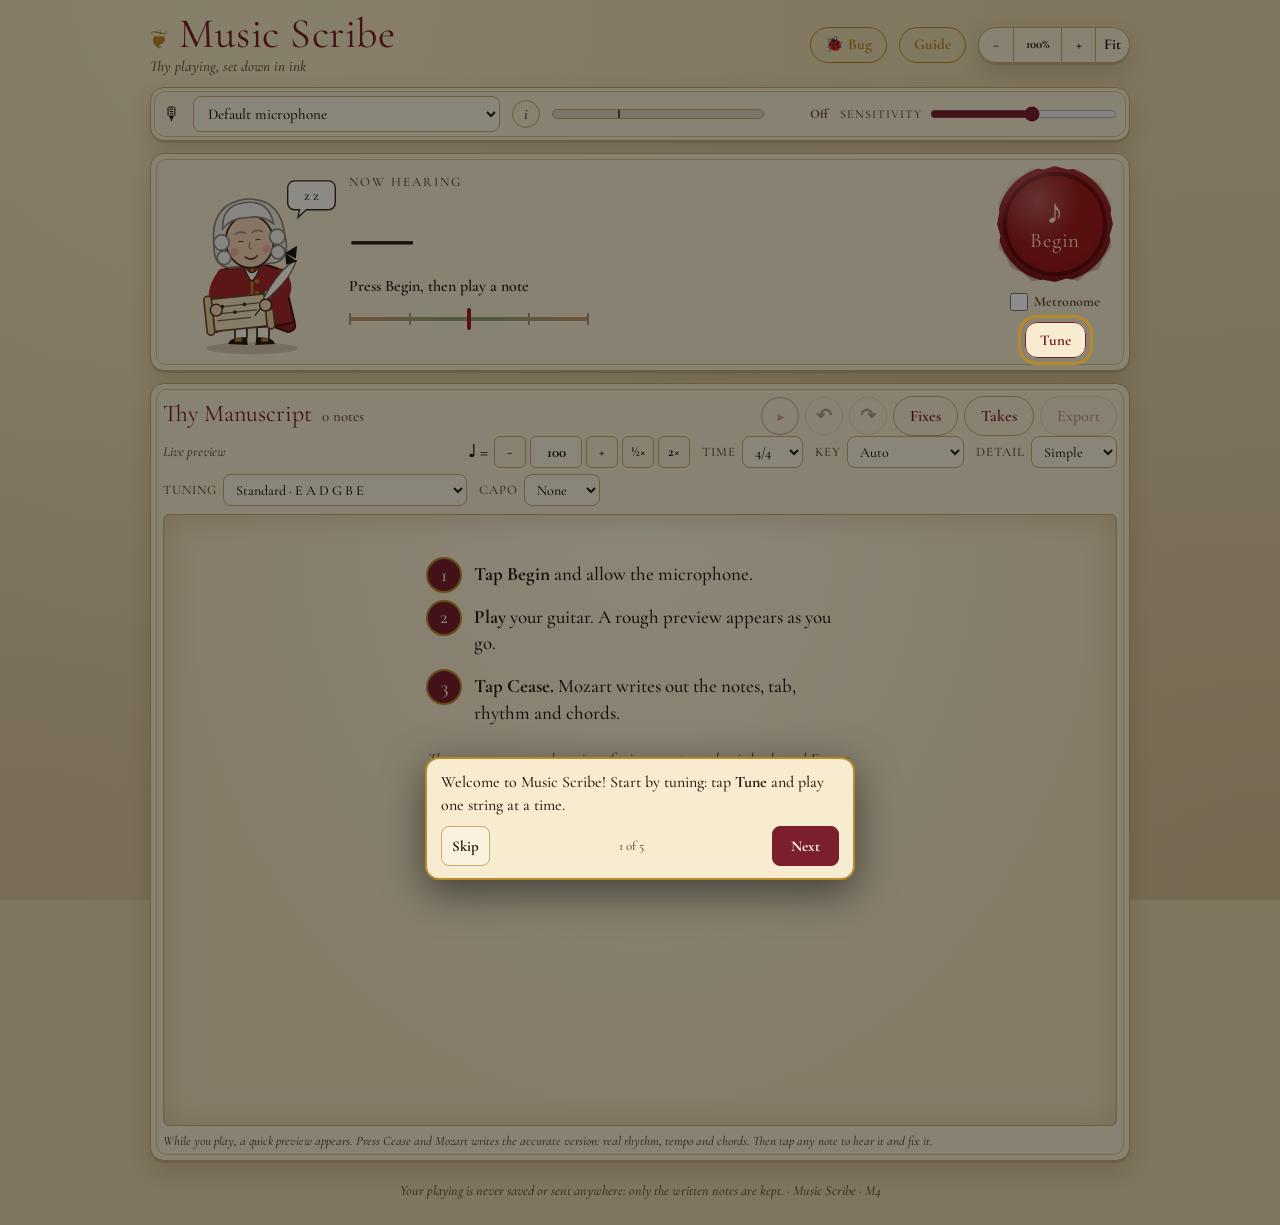
==== app/index.html @ a6b9b41e "Ten instruments, one per layer Harpsichord (original), acoustic guitar, heavy guitar, bass, grand pi" ====
<!doctype html>
<html lang="en">
<head>
  <meta charset="utf-8">
  <meta name="viewport" content="width=device-width, initial-scale=1, viewport-fit=cover">
  <title>Music Scribe</title>
  <meta name="description" content="Play your guitar; Music Scribe writes it down as notation and tab.">
  <meta name="theme-color" content="#7a1f2b">
  <!-- home-screen app settings (iPhone reads the apple-* ones) -->
  <meta name="apple-mobile-web-app-capable" content="yes">
  <meta name="mobile-web-app-capable" content="yes">
  <meta name="apple-mobile-web-app-title" content="Music Scribe">
  <meta name="apple-mobile-web-app-status-bar-style" content="black-translucent">
  <meta name="format-detection" content="telephone=no">
  <link rel="manifest" href="manifest.webmanifest">
  <link rel="icon" href="icon.svg" type="image/svg+xml">
  <link rel="apple-touch-icon" href="icons/icon-180.png">
  <link rel="preconnect" href="https://fonts.googleapis.com">
  <link rel="preconnect" href="https://fonts.gstatic.com" crossorigin>
  <link href="https://fonts.googleapis.com/css2?family=Cormorant+Garamond:wght@500;600;700&family=IM+Fell+English:ital@0;1&display=swap" rel="stylesheet" crossorigin="anonymous">
  <link rel="stylesheet" href="css/style.css">
</head>
<body>
  <header class="masthead">
    <div class="title-block">
      <h1><span class="flourish" aria-hidden="true">❦</span> Music Scribe<span class="edition">iOS</span></h1>
      <p class="tagline">Thy playing, set down in ink</p>
    </div>
    <button id="bugBtn" class="guide-btn bug-btn" type="button" title="Report a bug: a description and screenshots, saved as a PDF" aria-label="Report a bug">🐞<span class="bug-label"> Bug</span></button>
    <button id="guideBtn" class="guide-btn" type="button" aria-controls="guide" aria-expanded="false" title="How to use Music Scribe, and how to set up your room">Guide</button>
    <div class="zoom" role="group" aria-label="Zoom">
      <button id="zoomOut" type="button" aria-label="Zoom out">−</button>
      <button id="zoomReset" type="button" aria-label="Reset zoom">100%</button>
      <button id="zoomIn" type="button" aria-label="Zoom in">+</button>
      <button id="zoomFit" type="button" class="fit" aria-pressed="false" title="Shrink to fit the whole app on screen">Fit</button>
    </div>
  </header>

  <!-- iPhone: how to install (Safari has no install button of its own) -->
  <aside id="installBanner" class="install-banner" hidden>
    <p id="installText"></p>
    <button id="installClose" class="mini" type="button" aria-label="Dismiss">✕</button>
  </aside>

  <main>
    <!-- Microphone (compact bar) -->
    <section class="card mic-bar" aria-label="Microphone">
      <span class="mic-icon" aria-hidden="true">🎙</span>
      <select id="micSelect" aria-label="Microphone input">
        <option value="">Default microphone</option>
      </select>
      <div class="meter-wrap">
        <div class="meter" aria-label="Input level">
          <div id="meterFill" class="meter-fill"></div>
          <div id="gateMark" class="gate-mark" title="Notes quieter than this are ignored"></div>
        </div>
        <span id="levelStatus" class="level-status">Off</span>
      </div>
      <label class="sens">
        <span>Sensitivity</span>
        <input id="sens" type="range" min="0" max="100" value="55" aria-label="Sensitivity">
      </label>
      <button id="tipBtn" class="tip-btn" type="button" aria-expanded="false" aria-controls="micHint" title="Mic tips">i</button>
      <p id="micHint" class="hint mic-hint" hidden>Aim the mic where the neck meets the body, about a hand's width (15–30 cm) away.</p>
    </section>

    <!-- Stage: Mozart + live note -->
    <section class="card stage">
      <div class="mozart-wrap">
        <svg id="mozart" class="mozart idle" viewBox="0 0 200 220" role="img" aria-label="Little cartoon Mozart with a parchment and quill">
          <ellipse class="shadow" cx="100" cy="211" rx="54" ry="7"/>

          <!-- legs & shoes -->
          <g class="legs">
            <rect x="80" y="170" width="14" height="32" rx="5" class="stocking"/>
            <rect x="106" y="170" width="14" height="32" rx="5" class="stocking"/>
            <path d="M72 206 q2 -9 22 -8 l1 9 z" class="shoe"/>
            <rect x="80" y="199" width="8" height="4" rx="1" class="buckle"/>
            <g class="foot-tap">
              <path d="M105 198 q20 -1 22 8 l-23 1 z" class="shoe"/>
              <rect x="111" y="199" width="8" height="4" rx="1" class="buckle"/>
            </g>
          </g>

          <!-- coat -->
          <path class="coat" d="M64 120 Q100 102 136 120 L150 180 Q100 192 50 180 Z"/>
          <path class="coat-tail" d="M50 180 Q46 190 58 192 L74 186 Z"/>
          <path class="coat-tail" d="M150 180 Q154 190 142 192 L126 186 Z"/>
          <path class="trim" d="M100 116 L100 184"/>
          <circle class="button" cx="106" cy="132" r="2.6"/>
          <circle class="button" cx="106" cy="146" r="2.6"/>
          <circle class="button" cx="106" cy="160" r="2.6"/>

          <!-- jabot (lace collar) -->
          <path class="jabot" d="M90 110 q10 24 20 0 q-3 16 -10 22 q-7 -6 -10 -22z"/>

          <!-- left arm + scroll -->
          <path class="sleeve" d="M66 124 Q50 146 60 164"/>
          <g class="scroll">
            <g transform="rotate(-6 84 168)">
              <rect class="parchment" x="50" y="150" width="70" height="38" rx="2"/>
              <rect class="roll" x="45" y="146" width="9" height="46" rx="4.5"/>
              <rect class="roll" x="116" y="146" width="9" height="46" rx="4.5"/>
              <g class="writing">
                <path d="M58 160 h52" class="ink-line l1"/>
                <path d="M58 168 h48" class="ink-line l2"/>
                <path d="M58 176 h40" class="ink-line l3"/>
                <circle cx="66" cy="160" r="2.2" class="ink-dot"/>
                <circle cx="80" cy="168" r="2.2" class="ink-dot"/>
                <circle cx="92" cy="160" r="2.2" class="ink-dot"/>
              </g>
            </g>
          </g>
          <circle class="hand" cx="58" cy="166" r="7"/>

          <!-- right arm with quill (animated) -->
          <g class="arm-r">
            <path class="sleeve" d="M134 124 Q150 150 118 160"/>
            <path class="quill-shaft" d="M104 172 L152 108"/>
            <path class="quill" d="M152 108 C138 112 120 138 110 160 C126 146 146 128 152 108 Z"/>
            <circle class="hand" cx="116" cy="160" r="7"/>
            <g class="flecks">
              <circle cx="100" cy="176" r="1.8"/>
              <circle cx="96" cy="170" r="1.4"/>
              <circle cx="108" cy="178" r="1.2"/>
            </g>
          </g>

          <!-- head -->
          <g class="head">
            <path class="wig-back" d="M58 80 Q58 34 100 32 Q142 34 142 80 Q146 106 128 110 L72 110 Q54 106 58 80 Z"/>
            <path class="ribbon" d="M140 100 l15 -7 l-3 15 z M140 100 l13 11 l-13 3 z"/>
            <ellipse class="face" cx="100" cy="82" rx="28" ry="31"/>
            <path class="wig-top" d="M70 64 Q72 36 100 36 Q128 36 130 64 Q118 52 100 54 Q82 52 70 64 Z"/>
            <circle class="curl" cx="67" cy="80" r="9"/>
            <circle class="curl" cx="68" cy="98" r="8"/>
            <circle class="curl" cx="133" cy="80" r="9"/>
            <circle class="curl" cx="132" cy="98" r="8"/>
            <path class="brow" d="M84 72 q6 -4 12 0"/>
            <path class="brow" d="M104 72 q6 -4 12 0"/>
            <g class="eyes">
              <ellipse cx="90" cy="81" rx="3.2" ry="4.2"/>
              <ellipse cx="110" cy="81" rx="3.2" ry="4.2"/>
            </g>
            <g class="specs">
              <circle cx="90" cy="81" r="7.5"/>
              <circle cx="110" cy="81" r="7.5"/>
              <path d="M97.5 81 h5"/>
            </g>
            <circle class="cheek" cx="81" cy="93" r="5"/>
            <circle class="cheek" cx="119" cy="93" r="5"/>
            <path class="nose" d="M100 84 q-3 6 1 7"/>
            <path class="mouth" d="M93 100 Q100 106 107 100"/>
          </g>

          <!-- speech bubble -->
          <g class="bubble">
            <path d="M150 14 h40 a8 8 0 0 1 8 8 v18 a8 8 0 0 1 -8 8 h-26 l-10 9 l2 -9 h-6 a8 8 0 0 1 -8 -8 v-18 a8 8 0 0 1 8 -8 z"/>
            <text id="bubbleText" x="170" y="37" text-anchor="middle">♪?</text>
          </g>
        </svg>
      </div>

      <div class="live" aria-live="polite">
        <div class="eyebrow">Now hearing</div>
        <div id="liveNote" class="live-note">—</div>
        <div id="liveFret" class="live-fret">Press Begin, then play a note</div>
        <div class="tuner" aria-hidden="true">
          <div class="tuner-scale"><span></span><span></span><span class="mid"></span><span></span><span></span></div>
          <div id="tunerNeedle" class="tuner-needle"></div>
        </div>
        <div id="liveCents" class="live-cents">&nbsp;</div>
      </div>

      <div class="seal-slot">
        <button id="recordBtn" class="seal" type="button" aria-pressed="false">
          <span class="seal-icon" aria-hidden="true">♪</span>
          <span id="recordLabel" class="seal-label">Begin</span>
        </button>
        <label class="click-toggle" title="Play along to a metronome (with a one-bar count-in) for the tightest rhythm">
          <input id="clickToggle" type="checkbox">
          <span>Metronome</span>
        </label>
        <button id="tuneBtn" class="tune-btn" type="button" title="Tune your guitar before you play">Tune</button>
      </div>
    </section>

    <!-- Score -->
    <section class="card score-card">
      <div class="score-head">
        <h2>Thy Manuscript</h2>
        <span id="noteCount" class="note-count">0 notes</span>
        <div class="head-actions">
          <button id="playBtn" class="mini icon play" type="button" aria-label="Play" title="Play what is written (Space)" disabled>▶&#xFE0E;</button>
          <button id="undoBtn" class="mini icon" type="button" aria-label="Undo" title="Undo (Ctrl+Z)" disabled>↶</button>
          <button id="redoBtn" class="mini icon" type="button" aria-label="Redo" title="Redo (Ctrl+Y)" disabled>↷</button>
          <button id="fixesBtn" class="ghost" type="button" title="Mozart’s mistakes: what you’ve corrected">Fixes</button>
          <button id="takesBtn" class="ghost" type="button" title="Your saved takes">Takes</button>
          <button id="exportBtn" class="ghost seal-btn" type="button" disabled title="Export, share or save to Dropbox">Export</button>
        </div>
      </div>
      <div id="practice" class="score-tools practice" hidden>
        <button id="practiceToggle" class="guitar-toggle" type="button" aria-expanded="false"><span>Practice: 100%</span> <i aria-hidden="true">▾</i></button>
        <label class="pr-speed">
          <span class="ed-label">Speed</span>
          <input id="prSpeed" type="range" min="0" max="400" step="25" value="100" list="prSpeedMarks" aria-label="Playback speed, percent"><datalist id="prSpeedMarks"><option value="100"></option><option value="200"></option><option value="300"></option><option value="400"></option></datalist>
          <output id="prSpeedOut">100%</output>
        </label>
        <div class="pr-loop" role="group" aria-label="Loop">
          <button id="prLoop" class="ed-btn seg" type="button" aria-pressed="false" title="Repeat the bar of the selected note">⟲ Loop</button>
          <button class="ed-btn seg" type="button" data-bars="1" aria-label="Loop 1 bar">1</button>
          <button class="ed-btn seg" type="button" data-bars="2" aria-label="Loop 2 bars">2</button>
          <button class="ed-btn seg" type="button" data-bars="4" aria-label="Loop 4 bars">4</button>
          <span class="pr-unit">bars</span>
        </div>
        <label class="click-toggle pr-click" title="The metronome ticks on every beat while playing back">
          <input id="prClick" type="checkbox">
          <span>Metronome</span>
        </label>
        <span id="prHint" class="pr-hint"></span>
      </div>
      <div class="score-tools">
        <span id="scoreStatus" class="score-status">Live preview</span>
        <div class="tempo" role="group" aria-label="Tempo">
          <span class="tempo-label" aria-hidden="true">♩ =</span>
          <button id="bpmDown" class="mini" type="button" aria-label="Slower">−</button>
          <input id="bpmInput" type="number" min="40" max="240" step="1" value="100" inputmode="numeric" aria-label="Beats per minute">
          <button id="bpmUp" class="mini" type="button" aria-label="Faster">+</button>
          <button id="bpmHalf" class="mini" type="button" title="Half the tempo">½×</button>
          <button id="bpmDouble" class="mini" type="button" title="Double the tempo">2×</button>
        </div>
        <label class="meter-pick">
          <span>Time</span>
          <select id="meterSelect" aria-label="Time signature">
          </select>
        </label>
        <label class="meter-pick">
          <span>Key</span>
          <select id="keySelect" aria-label="Key"><option value="auto">Auto</option></select>
        </label>
        <label class="meter-pick" title="Simple: a clean page for capturing ideas (8th notes, no rests added). Detailed: every note and rest, on a 16th-note grid.">
          <span>Detail</span>
          <select id="detailSelect" aria-label="How much detail to write">
            <option value="simple">Simple</option>
            <option value="detailed">Detailed</option>
          </select>
        </label>
      </div>
      <div id="guitarTools" class="score-tools guitar-tools">
        <button id="guitarToggle" class="guitar-toggle" type="button" aria-expanded="false"><span>Guitar: Standard</span> <i aria-hidden="true">▾</i></button>
        <label class="meter-pick">
          <span>Tuning</span>
          <select id="tuningSelect" aria-label="Guitar tuning"></select>
        </label>
        <label class="meter-pick">
          <span>Capo</span>
          <select id="capoSelect" aria-label="Capo fret"></select>
        </label>
        <div id="customTuning" class="custom-tuning" role="group" aria-label="Custom tuning, lowest string first" hidden></div>
      </div>
      <div id="scoreProgress" class="score-progress" hidden>
        <div class="sp-bar" role="progressbar" aria-label="Writing out the notes" aria-valuemin="0" aria-valuemax="100"><i id="scoreProgressFill"></i></div>
        <span id="scoreProgressText">0%</span>
      </div>
      <div id="layerBar" class="layer-bar" hidden>
        <div id="layerChips" class="layer-chips" role="group" aria-label="Layers"></div>
        <label class="layer-sound"><span id="layerSoundName">Sounds like</span> <select id="layerSound" aria-label="Instrument"></select></label>
        <div id="layerRow" class="layer-row" hidden>
          <input id="layerName" class="layer-name" type="text" maxlength="24" aria-label="Layer name" autocomplete="off">
          <label class="layer-vol"><span>Volume</span> <input id="layerVol" type="range" min="0" max="150" step="5" aria-label="Layer volume"></label>
          <button id="layerDelete" class="tool-btn danger small" type="button" title="Delete this layer (Undo brings it back)">Delete layer</button>
        </div>
        <p id="layerHint" class="hint small layer-hint"></p>
      </div>
      <!-- Jam: loop the melody and play along; record when ready, then choose the best time round -->
      <section id="jamBar" class="jam-bar" aria-label="Jam" hidden>
        <button id="jamOpen" class="jam-open" type="button" aria-expanded="false" aria-controls="jamPanel">🔁 Jam along with this</button>
        <div id="jamPanel" class="jam-panel" hidden>
          <div class="jam-row">
            <span class="jam-label">Loop</span>
            <span id="jamSizes" role="group" aria-label="How many bars to loop"></span>
            <span class="jam-label">from bar</span>
            <button id="jamPrev" class="ed-btn" type="button" aria-label="Start a bar earlier">◀</button>
            <output id="jamFrom">1</output>
            <button id="jamNext" class="ed-btn" type="button" aria-label="Start a bar later">▶</button>
          </div>
          <div class="jam-row">
            <button id="jamPlay" class="ed-btn primary" type="button">▶ Start loop</button>
            <button id="jamRec" class="ed-btn jam-rec" type="button">● Record</button>
            <span id="jamPos" class="jam-pos" aria-live="off"></span>
          </div>
          <p id="jamStatus" class="hint small" role="status"></p>
          <ul id="jamRounds" class="jam-rounds" aria-label="Times round the loop"></ul>
        </div>
      </section>
      <div class="page">
        <div id="emptyHint" class="empty-hint" hidden>
          <ol>
            <li><b>Tap Begin</b> and allow the microphone.</li>
            <li><b>Play</b> your guitar. A rough preview appears as you go.</li>
            <li><b>Tap Cease.</b> Mozart writes out the notes, tab, rhythm and chords.</li>
          </ol>
          <p>Then tap any note to hear it or fix it, press ▶&#xFE0E; to play it back, and Export to share it.</p>
          <button id="hintTakes" class="linkish" type="button" hidden></button>
        </div>
        <div id="score" class="score"></div>
      </div>
      <!-- Tools under the manuscript (room for more) -->
      <div id="scoreTools" class="ms-tools" role="toolbar" aria-label="Manuscript tools" hidden>
        <button id="selectTool" class="tool-btn" type="button" aria-pressed="false" title="Pick several notes: each tap adds or removes one">Select</button>
        <button id="removeTool" class="tool-btn" type="button" disabled title="Take the selected note(s) out; the rest slides up to close the gap (Delete)">Remove note</button>
        <button id="addBarTool" class="tool-btn" type="button">+ Bar</button>
        <button id="dupBarTool" class="tool-btn" type="button">Duplicate bar</button>
        <button id="delBarTool" class="tool-btn" type="button">Delete bar</button>
        <span class="tools-gap"></span>
        <button id="clearBtn" class="tool-btn danger" type="button" title="Clear the manuscript (Undo brings it back)">Clear Thy Manuscript</button>
      </div>
      <p id="scoreHint" class="hint small">While you play, a quick preview appears. Press Cease and Mozart writes the accurate version: real rhythm, tempo and chords. Then tap any note to hear it and fix it.</p>
    </section>
  </main>

  <!-- Guide: pinned on the left of a wide screen; a sheet (the Guide button) everywhere else -->
  <section id="guide" class="guide" aria-label="Guide">
    <div class="guide-head">
      <div class="ed-title">
        <strong>The Guide</strong>
        <span>How to use Music Scribe</span>
      </div>
      <button id="guideClose" class="mini" type="button" aria-label="Close the guide">✕</button>
    </div>
    <div class="guide-body">
      <details open>
        <summary>Quick start</summary>
        <ol>
          <li><b>Tune</b> first (under the Begin seal). Play one string at a time until each gets a ✓.</li>
          <li>Tick <b>Metronome</b> if you want a steady tempo (a one-bar count-in, then a tick on every beat).</li>
          <li>Tap <b>Begin</b> and play. A rough preview appears as you go.</li>
          <li>Tap <b>Cease</b>. Mozart has been writing while you played, so the real page is ready in a few seconds.</li>
          <li>Tap any note to hear it or fix it. <b>▶</b> plays it all back. <b>Export</b> makes a PDF, image, MusicXML, MIDI…</li>
        </ol>
        <button id="tourAgain" class="linkish" type="button">Show me around again</button>
        <button id="guideBug" class="linkish" type="button">Report a bug</button>
      </details>

      <details>
        <summary>Set up your room for recording</summary>
        <ul>
          <li><b>Quiet first.</b> Turn off fans, air conditioning, the TV and anything that hums. Close windows and doors.</li>
          <li><b>Soft rooms sound best.</b> Rugs, curtains, a sofa or a bed soak up echo. Avoid bathrooms, kitchens and bare corners.</li>
          <li><b>Mic placement.</b> Put the phone or laptop 30–60 cm (1–2 ft) away, pointing at where the neck meets the body (around the 12th–14th fret). Right at the soundhole sounds boomy.</li>
          <li><b>Keep it still.</b> Rest the device on a table or stand, not in your hand or on your lap, and don't touch it while you play. Use the same spot every time.</li>
          <li><b>Check the level.</b> Watch the meter by Sensitivity: a firm strum should reach the middle, not the very end. Move closer or adjust Sensitivity if it doesn't.</li>
          <li><b>Headphones for the click and layers.</b> Wired ones are best: Bluetooth adds a delay. If you use speakers, keep them low and pointed away from the mic.</li>
          <li><b>Play cleanly.</b> Let notes ring, mute strings you're not playing, and lift fingers gently (Mozart filters finger-lift noise, but less is better). Fresh strings help.</li>
          <li><b>On a phone</b>, turn on Do Not Disturb (alerts get written down as notes too) and plug in for long sessions.</li>
        </ul>
      </details>

      <details>
        <summary>Fixing and shaping the manuscript</summary>
        <ul>
          <li><b>Tap a note</b> to hear it and open the editor. Every change plays the new note.</li>
          <li><b>▲ ▼</b>, <kbd>W</kbd> <kbd>S</kbd>, <kbd>+</kbd> <kbd>−</kbd> or <kbd>↑</kbd> <kbd>↓</kbd>: a step up or down in the key. <b>♭ ♯</b> or <kbd>Shift</kbd>: one fret. <b>±8ve</b>: an octave.</li>
          <li><kbd>A</kbd> <kbd>D</kbd> or <kbd>←</kbd> <kbd>→</kbd>: previous / next note. <kbd>Delete</kbd>: remove it (the rest slides up). <kbd>Space</kbd>: play / pause. <kbd>Ctrl</kbd>+<kbd>Z</kbd>: undo.</li>
          <li><b>+ Bar</b>, <b>Duplicate bar</b> and <b>Delete bar</b> (under the manuscript) work on the bar you've tapped a note or rest in, in every layer. Pick notes in several bars to duplicate or delete just those bars. With nothing tapped, + Bar adds one at the end.</li>
          <li><b>On a PC:</b> <kbd>Ctrl</kbd>+click adds a note to the selection, <kbd>Shift</kbd>+click selects everything in between, <kbd>Ctrl</kbd>+<kbd>Shift</kbd>+click adds the whole bar. Then <kbd>Ctrl</kbd>+<kbd>C</kbd> copy, <kbd>Ctrl</kbd>+<kbd>X</kbd> cut, <kbd>Ctrl</kbd>+<kbd>V</kbd> paste after the bar you tap, <kbd>Ctrl</kbd>+<kbd>D</kbd> duplicate the bars, <kbd>Ctrl</kbd>+<kbd>A</kbd> select all, <kbd>Esc</kbd> let go.</li>
          <li><b>Select</b> (under the manuscript) picks several notes at once to move or remove together.</li>
          <li><b>Detail</b>: <i>Simple</i> for a clean, readable page; <i>Detailed</i> keeps every rest and 16th note.</li>
          <li><b>Practice</b>: slow it down, loop a few bars, add a metronome to the playback.</li>
          <li><b>Fixes</b> counts what you corrected. Save that log and share it to help Mozart improve.</li>
        </ul>
      </details>

      <details>
        <summary>Layers: building a quartet</summary>
        <ul>
          <li>Record your <b>melody first</b>, ideally with the metronome on, so the tempo is steady. Tempo and time are shared by every layer, and locked once there are two.</li>
          <li><b>+ Layer</b> adds a part. Tap <b>Begin</b>: one bar of count-in, then the other layers play while you play your backup part. Wear headphones.</li>
          <li>The layer you're editing is <b>bold black</b>; the others are faint: sky blue, violet, arterial red, evergreen. <b>All</b> shows every layer bold; tap one to make it thin.</li>
          <li><b>🔊/🔇</b> mutes a layer; <b>Volume</b> balances them. Each layer sits a little left or right so you can tell them apart.</li>
          <li><b>Sounds like</b> picks the instrument a layer plays back with: ten sounds, a different one for each layer if you like. MIDI and MusicXML exports carry it too.</li>
          <li><b>Jam along with this</b> loops 1, 2, 4 or 8 bars while you play freely. Tap <b>Record</b> and your part is written from the next time the loop comes round; then listen to each time round and <b>Keep</b> the best as a layer.</li>
          <li><b>+ 3rd / + 6th</b> copies the layer you're on a 3rd or a 6th higher, in the key: an instant harmony to try against the melody.</li>
          <li>Ideas: a <b>bass line</b> on the low strings (root notes on beat 1), <b>chords</b> strummed on the beat, or a simple <b>counter-melody</b> in the gaps.</li>
          <li><b>Export → MusicXML</b> (All layers) opens in MuseScore or Sibelius as a real multi-part score; <b>MIDI</b> gives a track per layer.</li>
        </ul>
      </details>

      <details>
        <summary>Tuning and capo</summary>
        <ul>
          <li><b>Tune before every session</b>, and again if you change strings or the room warms up. Out-of-tune strings get written as the wrong notes.</li>
          <li>Tap a string in the tuner to tune just that one (handy in a noisy room).</li>
          <li>Playing in <b>Drop D</b>, half-step down or another tuning? Choose it under <b>Tuning</b> <i>before</i> you record, so the tab shows the right frets. <i>Custom</i> sets each string.</li>
          <li><b>Capo</b>: set the fret and the tab is counted from the capo (open C shape with capo 2 reads 0-1-0-2-3), while the notation shows the real sounding notes. Tune with the capo <b>off</b>.</li>
        </ul>
      </details>

      <p class="guide-privacy">Your playing is never saved or sent anywhere. Only the written notes are kept, on this device.</p>
    </div>
  </section>

  <!-- Wide screens: layers mixer, the note editor and Thy Library sit on the right -->
  <aside id="sideRight" class="side-right" aria-label="Layers, note editor and library">
    <section id="mixCard" class="side-card">
      <h3>Layers &amp; mix</h3>
      <div id="mixList"></div>
    </section>
    <div id="edPlaceholder" class="side-card ed-placeholder">Tap a note on the manuscript to edit it here.</div>
  </aside>

  <!-- First visit: a short walkthrough -->
  <div id="tour" class="tour" role="dialog" aria-label="Quick tour" hidden>
    <p id="tourText"></p>
    <div class="tour-actions">
      <button id="tourSkip" class="ed-btn" type="button">Skip</button>
      <span id="tourStep"></span>
      <button id="tourNext" class="ed-btn primary" type="button">Next</button>
    </div>
  </div>

  <!-- Editor tray: slides up when a note or rest is tapped -->
  <section id="editor" class="editor" hidden aria-label="Edit note">
    <div class="ed-head">
      <button id="edPrev" class="mini" type="button" aria-label="Previous note">◀</button>
      <div class="ed-title">
        <strong id="edWhat">—</strong>
        <span id="edWhere"></span>
      </div>
      <button id="edNext" class="mini" type="button" aria-label="Next note">▶</button>
      <button id="edClose" class="mini" type="button" aria-label="Close editor">✕</button>
    </div>

    <div id="edNoteTools" class="ed-body">
      <div id="edChips" class="ed-chips" role="group" aria-label="Notes in this chord"></div>
      <div class="ed-row">
        <span class="ed-label">Pitch</span>
        <button class="ed-btn" type="button" data-act="oct-" aria-label="Down an octave">−8ve</button>
        <button class="ed-btn" type="button" data-act="semi-" aria-label="Down one fret" title="Down one fret (Shift+↓)">♭</button>
        <button class="ed-btn big" type="button" data-act="step-" aria-label="Down one step in the key" title="Down a step in the key (↓, S or −)">▼</button>
        <output id="edPitch" class="ed-value">—</output>
        <button class="ed-btn big" type="button" data-act="step+" aria-label="Up one step in the key" title="Up a step in the key (↑, W or +)">▲</button>
        <button class="ed-btn" type="button" data-act="semi+" aria-label="Up one fret" title="Up one fret (Shift+↑)">♯</button>
        <button class="ed-btn" type="button" data-act="oct+" aria-label="Up an octave">+8ve</button>
      </div>
      <div class="ed-row">
        <span class="ed-label">Length</span>
        <div id="edLens" class="ed-lens" role="group" aria-label="Note length"></div>
      </div>
      <div class="ed-row ed-actions">
        <button class="ed-btn" type="button" data-act="add" title="Add a note: the selected note doubled an octave up">+ Note</button>
        <button class="ed-btn" type="button" data-act="remove">− Note</button>
        <button class="ed-btn" type="button" data-act="delete" title="Take it out; the rest slides up (Delete)">Remove</button>
        <button class="ed-btn" type="button" data-act="rest">Make rest</button>
        <button class="ed-btn" type="button" data-act="listen" aria-label="Hear it">🔊</button>
        <button id="edMoreBtn" class="ed-btn more" type="button" aria-expanded="false" aria-controls="edMore" title="String, chord name and ties">More <i aria-hidden="true">▾</i></button>
      </div>
      <div id="edMore" class="ed-more" hidden>
        <div class="ed-row">
          <span class="ed-label">String</span>
          <button class="ed-btn" type="button" data-act="str-" aria-label="Lower string">◀</button>
          <output id="edString" class="ed-value wide">—</output>
          <button class="ed-btn" type="button" data-act="str+" aria-label="Higher string">▶</button>
        </div>
        <div class="ed-row">
          <span class="ed-label">Chord</span>
          <input id="edChord" class="ed-chord" type="text" maxlength="14" placeholder="auto" aria-label="Chord name" autocomplete="off" spellcheck="false">
          <button class="ed-btn" type="button" data-act="chord-auto">Auto</button>
          <button class="ed-btn" type="button" data-act="chord-hide">Hide</button>
        </div>
        <div class="ed-row">
          <span class="ed-label">Tie</span>
          <button class="ed-btn" type="button" data-act="join" title="Tie to the next note (same notes, straight after)">⌒ Tie to next</button>
          <button class="ed-btn" type="button" data-act="split" title="Untie into separately played notes">Untie</button>
        </div>
      </div>
    </div>

    <div id="edRestTools" class="ed-body" hidden>
      <div class="ed-row">
        <button class="ed-btn primary" type="button" data-act="fill">+ Add a note here</button>
      </div>
    </div>
  </section>

  <!-- Mozart's mistakes: what you corrected (no audio, kept on this device) -->
  <section id="fixesSheet" class="editor sheet" hidden aria-label="Mozart's mistakes">
    <div class="ed-head">
      <div class="ed-title">
        <strong>Mozart’s mistakes</strong>
        <span>What you corrected · on this device only · never audio</span>
      </div>
      <button id="fxClose" class="mini" type="button" aria-label="Close Mozart's mistakes">✕</button>
    </div>
    <div class="ed-body">
      <p id="fxTotals" class="fx-totals"></p>
      <ul id="fxList" class="fx-list"></ul>
      <p class="hint small">Each fix you make in the note editor (and tempo or time-signature changes) is counted here, so Mozart can be re-tuned to what he gets wrong. Undo takes a fix back out.</p>
      <div class="ex-actions">
        <button id="fxSave" class="ed-btn primary" type="button">Save log</button>
        <button id="fxClear" class="ed-btn" type="button">Clear log</button>
      </div>
    </div>
  </section>

  <!-- Saved takes (written notes only, kept on this device) -->
  <section id="takesSheet" class="editor sheet" hidden aria-label="Saved takes">
    <div class="ed-head">
      <div class="ed-title">
        <strong>Thy Library</strong>
        <span>Saved on this device · notes only, never audio</span>
      </div>
      <button id="tkClose" class="mini" type="button" aria-label="Close saved takes">✕</button>
    </div>
    <div class="ed-body">
      <p id="tkEmpty" class="hint" hidden>No saved takes yet. Each take is saved here by itself once Mozart has written it out.</p>
      <ul id="tkList" class="tk-list"></ul>
    </div>
  </section>

  <!-- Tuner: listens only, records nothing -->
  <section id="tunerSheet" class="editor sheet" hidden aria-label="Tuner">
    <div class="ed-head">
      <div class="ed-title">
        <strong>Tune thy guitar</strong>
        <span id="tnSub">Play one string at a time · nothing is recorded</span>
      </div>
      <button id="tnClose" class="mini" type="button" aria-label="Close the tuner">✕</button>
    </div>
    <div class="ed-body">
      <div id="tnStrings" class="tn-strings" role="group" aria-label="Strings: tap one to tune only that string"></div>
      <div class="tn-dial" aria-live="polite">
        <div id="tnNote" class="tn-note">—</div>
        <div id="tnTarget" class="tn-target">Play a string</div>
        <div class="tn-meter" aria-hidden="true">
          <div class="tn-zone"></div>
          <div class="tn-scale"><span>−50</span><span>−25</span><span>0</span><span>+25</span><span>+50</span></div>
          <div id="tnNeedle" class="tn-needle off"></div>
        </div>
        <div id="tnAdvice" class="tn-advice">&nbsp;</div>
      </div>
      <p id="tnStatus" class="hint small" role="status"></p>
      <button id="tnUseMic" class="ed-btn primary" type="button" hidden>Use my microphone</button>
      <p id="tnHint" class="hint small"></p>
    </div>
  </section>

  <!-- Report a bug: everything goes into one PDF on this device; nothing is sent anywhere -->
  <section id="bugSheet" class="editor sheet" hidden aria-label="Report a bug">
    <div class="ed-head">
      <div class="ed-title">
        <strong>Report a bug</strong>
        <span>Saved as one PDF on this device · nothing is sent until you share it</span>
      </div>
      <button id="bugClose" class="mini" type="button" aria-label="Close bug report">✕</button>
    </div>
    <div class="ed-body bug-body">
      <label class="bug-field"><span>What went wrong?</span>
        <textarea id="bugWhat" rows="3" maxlength="4000" placeholder="e.g. After I recorded Layer 2, the bass notes from Layer 1 showed up again in red."></textarea></label>
      <label class="bug-field"><span>What were you doing just before? <i>(optional)</i></span>
        <textarea id="bugSteps" rows="2" maxlength="4000" placeholder="e.g. Metronome on, PC speakers, tapped Begin on Layer 3"></textarea></label>
      <div class="bug-shots-row">
        <button id="bugAdd" class="ed-btn" type="button">+ Add screenshots</button>
        <button id="bugCapture" class="ed-btn" type="button" title="Pick a screen, window or tab to take one picture of" hidden>Capture the screen</button>
        <input id="bugFile" type="file" accept="image/*" multiple hidden>
      </div>
      <p class="hint small bug-tip">On a phone, take screenshots first (they're in Photos). On a PC you can also paste one (Ctrl+V).</p>
      <ul id="bugShots" class="bug-shots"></ul>
      <label class="bug-check"><input id="bugPage" type="checkbox" checked> Include the manuscript as it looks now</label>
      <label class="bug-check"><input id="bugInfo" type="checkbox" checked> Include app and device details</label>
      <pre id="bugInfoText" class="bug-info"></pre>
      <div class="ed-row ex-actions">
        <button id="bugSave" class="ed-btn primary" type="button">Save PDF</button>
        <button id="bugShare" class="ed-btn" type="button" hidden>Share…</button>
        <button id="bugClear" class="ed-btn" type="button" title="Start a fresh report">New report</button>
      </div>
      <p id="bugStatus" class="hint small ex-status" role="status"></p>
    </div>
  </section>

  <!-- Small message with an action (e.g. Cleared · Undo) -->
  <div id="toast" class="toast" role="status" hidden>
    <span id="toastText"></span>
    <button id="toastBtn" class="ed-btn primary" type="button">Undo</button>
  </div>

  <!-- Export sheet: "Seal & send" -->
  <section id="exportSheet" class="editor sheet" hidden aria-label="Export">
    <div class="ed-head">
      <div class="ed-title">
        <strong>Seal &amp; send</strong>
        <span>Export, share, or save to Dropbox</span>
      </div>
      <button id="exClose" class="mini" type="button" aria-label="Close export">✕</button>
    </div>
    <div class="ed-body">
      <div class="ex-credits">
        <label><span class="ed-label">Title</span><input id="exTitle" type="text" maxlength="80" placeholder="Untitled" autocomplete="off"></label>
        <label><span class="ed-label">By</span><input id="exBy" type="text" maxlength="60" placeholder="your name (optional)" autocomplete="name"></label>
      </div>
      <div id="exFormats" class="ex-formats" role="radiogroup" aria-label="Format"></div>
      <div id="exOptions" class="ex-options"></div>
      <div class="ex-actions">
        <button id="exShare" class="ed-btn primary" type="button">Share…</button>
        <button id="exDownload" class="ed-btn" type="button">Download</button>
        <button id="exDropbox" class="ed-btn dropbox" type="button"><svg viewBox="0 0 24 24" width="18" height="18" aria-hidden="true"><path fill="currentColor" d="M6 2 0 6l6 4 6-4-6-4Zm12 0-6 4 6 4 6-4-6-4ZM0 14l6 4 6-4-6-4-6 4Zm18-4-6 4 6 4 6-4-6-4ZM6 19.3 12 23l6-3.7-6-3.9-6 3.9Z"/></svg><span>Dropbox</span></button>
      </div>
      <div id="exPaste" class="ex-paste" hidden>
        <a id="exLink" class="ed-btn" href="#" target="_blank" rel="noopener">Open Dropbox</a>
        <input id="exCode" type="text" placeholder="paste the code here" autocomplete="off" spellcheck="false" aria-label="Code from Dropbox">
        <button id="exCodeGo" class="ed-btn primary" type="button">Connect</button>
      </div>
      <p id="exStatus" class="ex-status" aria-live="polite"></p>
      <div class="ex-foot">
        <button id="exOpen" class="linkish" type="button">Open a saved project…</button>
        <button id="exDbOff" class="linkish" type="button" hidden>Disconnect Dropbox</button>
        <button id="exDbFolder" class="linkish" type="button" hidden>Dropbox folder · change</button>
        <input id="exFile" type="file" accept=".json,application/json" hidden>
      </div>
    </div>
  </section>

  <footer class="colophon">Your playing is never saved or sent anywhere: only the written notes are kept. · <span id="editionName">Music Scribe</span> · M4</footer>

  <script src="vendor/vexflow.js"></script>
  <script type="module" src="js/main.js"></script>
</body>
</html>
---- app/css/style.css ----
/* Music Scribe: a composer's study, c. 1785 */

:root {
  --bg: #e9d7ab;
  --bg-2: #dcc48e;
  --card: #f7ecd0;
  --card-edge: #c9a96a;
  --page: #f3e3bf;
  --ink: #2b1d14;
  --text: #2b1d14;
  --text-soft: #6a4f35;
  --gold: #b8892b;
  --burgundy: #7a1f2b;
  --seal: #9e1b1b;
  --seal-dark: #6e1010;
  --good: #4f6b2a;
  --warn: #a5541a;
  --shadow: 0 2px 0 rgba(90, 60, 20, .15), 0 10px 24px rgba(70, 45, 15, .18);

  /* mascot palette */
  --m-coat: #a52a2a;
  --m-coat-edge: #4a1610;
  --m-skin: #f6d2b4;
  --m-wig: #f5f1ea;
  --m-wig-edge: #8f877a;
  --m-line: #3a2a1a;
  --m-parchment: #f3e3bf;
  --m-cream: #fffaf0;

  --font-display: "IM Fell English", "Cormorant Garamond", Georgia, "Times New Roman", serif;
  --font-body: "Cormorant Garamond", Georgia, "Times New Roman", serif;
  color-scheme: light;
}

/* Candlelit dark mode: dark wood desk, glowing parchment */
@media (prefers-color-scheme: dark) {
  :root:not([data-theme="light"]) {
    --bg: #1c140e;
    --bg-2: #120c08;
    --card: #2b1f15;
    --card-edge: #5c4126;
    --text: #f1e2c0;
    --text-soft: #c9b089;
    --shadow: 0 0 0 1px rgba(255, 200, 120, .06), 0 14px 30px rgba(0, 0, 0, .5);
    color-scheme: dark;
  }
}
:root[data-theme="dark"] {
  --bg: #1c140e;
  --bg-2: #120c08;
  --card: #2b1f15;
  --card-edge: #5c4126;
  --text: #f1e2c0;
  --text-soft: #c9b089;
  --shadow: 0 0 0 1px rgba(255, 200, 120, .06), 0 14px 30px rgba(0, 0, 0, .5);
  color-scheme: dark;
}

* { box-sizing: border-box; }

[hidden] { display: none !important; } /* hidden always means hidden */
html, body { margin: 0; }

body {
  min-height: 100vh;
  min-height: 100dvh;
  font-family: var(--font-body);
  font-size: 18px;
  font-weight: 500;
  line-height: 1.4;
  color: var(--text);
  background-color: var(--bg);
  background-image:
    radial-gradient(ellipse at 20% 0%, rgba(255, 245, 210, .55), transparent 55%),
    radial-gradient(ellipse at 100% 100%, rgba(120, 80, 30, .18), transparent 60%),
    radial-gradient(ellipse at 0% 100%, rgba(120, 80, 30, .12), transparent 50%);
  background-attachment: fixed;
  padding: env(safe-area-inset-top) calc(16px + env(safe-area-inset-right)) calc(24px + env(safe-area-inset-bottom)) calc(16px + env(safe-area-inset-left));
  -webkit-text-size-adjust: 100%;
  text-size-adjust: 100%;
}

@media (prefers-color-scheme: dark) {
  :root:not([data-theme="light"]) body {
    background-image:
      radial-gradient(ellipse at 50% -10%, rgba(255, 170, 70, .16), transparent 55%),
      repeating-linear-gradient(90deg, rgba(255, 255, 255, .012) 0 2px, transparent 2px 9px);
  }
}

main {
  max-width: 980px;
  margin: 0 auto;
  display: grid;
  gap: 12px;
}

/* ---------- masthead ---------- */
.masthead {
  max-width: 980px;
  margin: 0 auto;
  padding: 12px 0 10px;
  display: flex;
  align-items: center;
  justify-content: space-between;
  gap: 12px;
}
.title-block { min-width: 0; }
.flourish {
  color: var(--gold);
  font-size: .6em;
  vertical-align: middle;
}
.masthead h1 {
  font-family: var(--font-display);
  font-weight: 400;
  font-size: clamp(26px, 7vw, 42px);
  line-height: 1.05;
  letter-spacing: .5px;
  margin: 0;
  color: var(--burgundy);
  white-space: nowrap;
}

/* zoom controls */
.zoom {
  display: flex;
  flex-shrink: 0;
  border: 1px solid var(--card-edge);
  border-radius: 999px;
  overflow: hidden;
  background: var(--card);
  box-shadow: var(--shadow);
}
.zoom button {
  font: inherit;
  font-size: 15px;
  font-weight: 700;
  color: var(--text);
  background: transparent;
  border: none;
  border-left: 1px solid var(--card-edge);
  min-width: 34px;
  height: 34px;
  padding: 0 8px;
  cursor: pointer;
}
.zoom button:first-child { border-left: none; }
.zoom button#zoomReset { min-width: 48px; font-size: 13px; }
.zoom button.fit[aria-pressed="true"] { background: var(--burgundy); color: #fbe9d0; }
.zoom button:focus-visible { outline: 2px solid var(--gold); outline-offset: -2px; }
@media (prefers-color-scheme: dark) {
  :root:not([data-theme="light"]) .masthead h1 { color: #e7b45a; text-shadow: 0 0 18px rgba(255, 170, 60, .25); }
}
.tagline {
  font-family: var(--font-display);
  font-style: italic;
  color: var(--text-soft);
  margin: 0;
  font-size: 15px;
}

/* ---------- cards ---------- */
.card {
  background: var(--card);
  border: 1px solid var(--card-edge);
  border-radius: 14px;
  box-shadow: var(--shadow);
  padding: 16px;
  position: relative;
}
.card::before {
  /* inner engraved border */
  content: "";
  position: absolute;
  inset: 5px;
  border: 1px solid color-mix(in srgb, var(--gold) 45%, transparent);
  border-radius: 10px;
  pointer-events: none;
}
h2 {
  font-family: var(--font-display);
  font-weight: 400;
  font-size: 24px;
  margin: 0 0 10px;
  color: var(--burgundy);
}
@media (prefers-color-scheme: dark) {
  :root:not([data-theme="light"]) h2 { color: #e7b45a; }
}

.hint {
  font-size: 15px;
  color: var(--text-soft);
  margin: 10px 0 0;
  font-style: italic;
}
.hint.warn { color: var(--warn); font-style: normal; font-weight: 600; }

/* ---------- stage ---------- */
.stage {
  --seal-size: 116px;
  display: grid;
  grid-template-columns: minmax(80px, 170px) minmax(0, 1fr) auto;
  gap: 12px;
  align-items: center;
  padding: 12px 16px;
}
@media (max-width: 480px) {
  .stage { --seal-size: 88px; gap: 8px; padding: 10px 12px; grid-template-columns: 96px minmax(0, 1fr) auto; }
}
.mozart-wrap { width: 100%; max-width: 170px; }
.seal-slot { display: flex; flex-direction: column; align-items: center; gap: 6px; }
.click-toggle {
  display: inline-flex;
  align-items: center;
  gap: 6px;
  font-size: 14px;
  font-weight: 700;
  color: var(--text-soft);
  cursor: pointer;
  user-select: none;
  min-height: 28px;
}
.click-toggle input { width: 18px; height: 18px; margin: 0; accent-color: var(--burgundy); }

/* tempo bar in the manuscript */
.score-tools {
  display: flex;
  flex-wrap: wrap;
  align-items: center;
  gap: 6px 12px;
  margin: -2px 0 8px;
}
.score-status {
  flex: 1 1 160px;
  font-size: 14px;
  font-style: italic;
  color: var(--text-soft);
  min-width: 0;
}
.score-status.busy::after {
  content: "";
  display: inline-block;
  width: 10px; height: 10px;
  margin-left: 6px;
  border: 2px solid var(--gold);
  border-right-color: transparent;
  border-radius: 50%;
  vertical-align: -1px;
  animation: spin .8s linear infinite;
}
@keyframes spin { to { transform: rotate(360deg); } }
.tempo { display: inline-flex; align-items: center; gap: 4px; }
.tempo-label { font-size: 17px; font-weight: 700; margin-right: 2px; }
.tempo input {
  width: 52px;
  font: inherit;
  font-size: 15px;
  font-weight: 700;
  text-align: center;
  padding: 3px 2px;
  border-radius: 6px;
  border: 1px solid var(--card-edge);
  background: color-mix(in srgb, var(--card) 70%, white 30%);
  color: var(--text);
  min-height: 32px;
  -moz-appearance: textfield;
}
.tempo input::-webkit-outer-spin-button, .tempo input::-webkit-inner-spin-button { -webkit-appearance: none; margin: 0; }
.mini {
  font: inherit;
  font-size: 14px;
  font-weight: 700;
  min-width: 32px;
  height: 32px;
  padding: 0 6px;
  border-radius: 6px;
  border: 1px solid var(--card-edge);
  background: transparent;
  color: var(--text);
  cursor: pointer;
}
.meter-pick { display: inline-flex; align-items: center; gap: 6px; font-size: 13px; color: var(--text-soft); text-transform: uppercase; letter-spacing: 1px; }
.meter-pick select { width: auto; min-height: 32px; padding: 2px 8px; font-size: 14px; text-transform: none; letter-spacing: 0; }
@media (prefers-color-scheme: dark) {
  :root:not([data-theme="light"]) .tempo input { background: #20170f; }
}
.mozart { width: 100%; height: auto; display: block; overflow: visible; }

.live { min-width: 0; }
.eyebrow {
  font-size: 13px;
  letter-spacing: 2px;
  text-transform: uppercase;
  color: var(--text-soft);
}
.live-note {
  font-family: var(--font-display);
  font-size: clamp(40px, 12vw, 80px);
  line-height: 1;
  margin: 2px 0 4px;
  color: var(--text);
}
.live-fret { font-size: 16px; font-weight: 600; min-height: 1.4em; line-height: 1.2; }
@media (max-width: 480px) { .live-fret { font-size: 14px; } .eyebrow { font-size: 11px; letter-spacing: 1.5px; } }
.live-cents { font-size: 14px; color: var(--text-soft); margin-top: 2px; }

.tuner {
  position: relative;
  height: 22px;
  margin-top: 8px;
  max-width: 240px;
}
.tuner-scale {
  position: absolute; inset: 9px 0 auto 0;
  height: 4px;
  border-radius: 2px;
  background: linear-gradient(90deg, var(--warn), var(--good) 40% 60%, var(--warn));
  opacity: .55;
  display: flex;
  justify-content: space-between;
}
.tuner-scale span { width: 2px; height: 12px; margin-top: -4px; background: var(--text-soft); }
.tuner-scale span.mid { height: 16px; margin-top: -6px; background: var(--text); }
.tuner-needle {
  position: absolute; top: 0; left: 50%;
  width: 4px; height: 22px;
  margin-left: -2px;
  border-radius: 2px;
  background: var(--seal);
  transition: left .08s linear, opacity .2s;
}
.tuner-needle.off { opacity: .2; }

/* ---------- wax seal button ---------- */
.seal {
  appearance: none;
  border: none;
  cursor: pointer;
  width: var(--seal-size, 116px); height: var(--seal-size, 116px);
  border-radius: 50%;
  color: #fbe9d0;
  font-family: var(--font-display);
  display: grid;
  place-items: center;
  align-content: center;
  gap: 0;
  background:
    radial-gradient(circle at 35% 30%, rgba(255, 255, 255, .28), transparent 40%),
    radial-gradient(circle, var(--seal) 0 58%, var(--seal-dark) 59% 63%, var(--seal) 64%);
  box-shadow:
    inset 0 -6px 12px rgba(0, 0, 0, .3),
    inset 0 4px 8px rgba(255, 255, 255, .15),
    0 6px 16px rgba(80, 10, 10, .4);
  /* wobbly wax edge */
  clip-path: polygon(50% 0%, 61% 3%, 71% 2%, 79% 9%, 89% 12%, 93% 22%, 99% 30%, 98% 41%, 100% 50%, 97% 60%, 99% 70%, 92% 79%, 88% 89%, 78% 92%, 70% 99%, 60% 97%, 50% 100%, 40% 98%, 30% 99%, 22% 92%, 12% 88%, 8% 79%, 1% 70%, 3% 60%, 0% 50%, 2% 40%, 1% 30%, 7% 21%, 12% 11%, 22% 8%, 30% 1%, 40% 3%);
  transition: transform .15s ease, filter .2s;
  -webkit-tap-highlight-color: transparent;
}
.seal:active { transform: scale(.95); }
.seal:focus-visible { outline: 3px solid var(--gold); outline-offset: 4px; }
.seal:disabled { filter: grayscale(.5) brightness(.9); cursor: progress; }
.seal-icon { font-size: calc(var(--seal-size, 116px) * .3); line-height: 1; }
.seal-label { font-size: calc(var(--seal-size, 116px) * .18); line-height: 1.1; letter-spacing: .5px; }
.seal.on { animation: seal-pulse 1.6s ease-in-out infinite; }
.seal.on .seal-icon::before { content: ""; }
@keyframes seal-pulse {
  0%, 100% { filter: brightness(1); }
  50% { filter: brightness(1.15) drop-shadow(0 0 10px rgba(255, 80, 60, .55)); }
}

/* ---------- mic bar (compact) ---------- */
.mic-bar {
  display: flex;
  flex-wrap: wrap;
  align-items: center;
  gap: 6px 12px;
  padding: 8px 12px;
}
.mic-bar::before { inset: 3px; border-radius: 11px; }
.mic-icon { font-size: 18px; line-height: 1; order: 0; }
.mic-bar select { flex: 1 1 160px; min-width: 0; order: 1; }
.tip-btn { order: 2; }
.meter-wrap { flex: 1 1 130px; display: flex; align-items: center; gap: 8px; min-width: 0; order: 3; }
.sens { flex: 1 1 130px; display: flex; align-items: center; gap: 8px; min-width: 0; order: 4; }
.mic-hint { order: 5; }
@media (max-width: 480px) {
  /* row 1: mic icon, input picker, tips · row 2: level meter, sensitivity */
  .mic-bar select { flex: 1 1 calc(100% - 80px); }
  .meter-wrap, .sens { flex: 1 1 35%; }
  .sens span { display: none; }          /* the slider keeps its aria-label */
}
.sens span { font-size: 12px; letter-spacing: 1px; text-transform: uppercase; color: var(--text-soft); white-space: nowrap; }
.sens input { flex: 1; min-width: 60px; }
.tip-btn {
  width: 28px; height: 28px;
  border-radius: 50%;
  border: 1px solid var(--card-edge);
  background: transparent;
  color: var(--text-soft);
  font: italic 700 15px/1 var(--font-display);
  cursor: pointer;
  flex-shrink: 0;
}
.mic-hint { flex-basis: 100%; margin: 2px 0 2px; font-size: 14px; }
select {
  font: inherit;
  font-size: 15px;
  padding: 4px 10px;
  border-radius: 8px;
  border: 1px solid var(--card-edge);
  background: color-mix(in srgb, var(--card) 70%, white 30%);
  color: var(--text);
  width: 100%;
  min-height: 36px;
}
@media (prefers-color-scheme: dark) {
  :root:not([data-theme="light"]) select { background: #20170f; }
}
input[type="range"] { width: 100%; accent-color: var(--burgundy); min-height: 28px; margin: 0; }

.meter {
  position: relative;
  flex: 1;
  height: 10px;
  border-radius: 5px;
  background: color-mix(in srgb, var(--text) 10%, transparent);
  border: 1px solid var(--card-edge);
  overflow: hidden;
}
.meter-fill {
  height: 100%;
  width: 0;
  background: linear-gradient(90deg, var(--good), var(--gold) 75%, var(--seal));
  transition: width .05s linear;
}
.gate-mark {
  position: absolute; top: -2px; bottom: -2px;
  width: 2px;
  background: var(--text);
  opacity: .7;
}
.level-status { font-size: 13px; font-weight: 700; min-width: 56px; text-align: right; color: var(--text-soft); white-space: nowrap; }
.level-status.good { color: var(--good); }
.level-status.loud { color: var(--seal); }
@media (prefers-color-scheme: dark) {
  :root:not([data-theme="light"]) .level-status.good { color: #a7c46a; }
}

/* ---------- score ---------- */
.score-head { display: flex; align-items: baseline; gap: 10px; flex-wrap: wrap; }
.score-head h2 { margin-bottom: 8px; }
.note-count { color: var(--text-soft); font-size: 15px; }
.ghost {
  margin-left: auto;
  font: inherit;
  font-size: 16px;
  font-weight: 600;
  color: var(--burgundy);
  background: transparent;
  border: 1px solid var(--card-edge);
  border-radius: 999px;
  padding: 6px 16px;
  min-height: 40px;
  cursor: pointer;
}
@media (prefers-color-scheme: dark) {
  :root:not([data-theme="light"]) .ghost { color: #e7b45a; }
}
.page {
  background:
    radial-gradient(ellipse at 50% 0%, rgba(255, 250, 230, .7), transparent 70%),
    var(--page);
  border-radius: 6px;
  border: 1px solid #c9a96a;
  box-shadow: inset 0 0 30px rgba(140, 100, 40, .25);
  padding: 10px 4px;
  height: clamp(380px, 68vh, 1400px);
  height: clamp(380px, 68dvh, 1400px);
  -webkit-overflow-scrolling: touch;
  overscroll-behavior: contain;
  overflow-y: auto;
  overflow-x: hidden;
}
.hint.small { font-size: 13px; margin-top: 6px; }
.score-card { padding: 12px 12px 10px; }
@media (max-width: 480px) { .score-card { padding: 10px 8px 8px; } .score-card h2 { font-size: 21px; } }
@media (prefers-color-scheme: dark) {
  :root:not([data-theme="light"]) .page {
    box-shadow: inset 0 0 30px rgba(140, 100, 40, .3), 0 0 40px rgba(255, 170, 60, .18);
  }
}
.score { width: 100%; min-height: 200px; }
.score svg { display: block; }
.score .hit { fill: transparent; cursor: pointer; -webkit-tap-highlight-color: transparent; }
.score .hit:hover { fill: rgba(184, 137, 43, .08); }
.score .sel-band { fill: rgba(184, 137, 43, .22); stroke: rgba(184, 137, 43, .55); stroke-width: 1; }

/* undo / redo / clear */
.head-actions { margin-left: auto; display: inline-flex; align-items: center; gap: 6px; }
.head-actions .ghost { margin-left: 0; }
.mini.icon { font-size: 19px; min-width: 38px; height: 38px; border-radius: 999px; }
.mini:disabled, .ed-btn:disabled { opacity: .35; cursor: default; }

/* tuning + capo */
.guitar-tools { margin-top: -2px; }
.custom-tuning { display: flex; flex-wrap: wrap; gap: 4px; flex-basis: 100%; }
.custom-tuning select { width: auto; min-height: 32px; padding: 2px 4px; font-size: 14px; }

/* ---------- editor tray ---------- */
:root { --sel-ink: #a5541a; }
body.editing { padding-bottom: calc(var(--tray-h, 300px) + 16px); }
.editor {
  position: fixed;
  left: 50%;
  bottom: 0;
  transform: translateX(-50%);
  width: min(100%, 680px);
  max-height: 62vh;
  max-height: 62dvh;
  overflow-y: auto;
  z-index: 20;
  background: var(--card);
  border: 1px solid var(--card-edge);
  border-bottom: 0;
  border-radius: 16px 16px 0 0;
  box-shadow: 0 -8px 30px rgba(60, 35, 10, .3);
  padding: 8px 12px calc(10px + env(safe-area-inset-bottom));
  animation: tray-up .18s ease-out;
}
.editor[hidden] { display: none; }
@keyframes tray-up { from { transform: translate(-50%, 30%); opacity: 0; } }
.editor::before {
  content: "";
  display: block;
  width: 44px; height: 4px;
  margin: 0 auto 6px;
  border-radius: 2px;
  background: var(--card-edge);
}
.ed-head { display: flex; align-items: center; gap: 6px; }
.ed-title { flex: 1; min-width: 0; display: flex; flex-direction: column; align-items: center; line-height: 1.15; }
.ed-title strong { font-family: var(--font-display); font-size: 20px; font-weight: 400; color: var(--burgundy); white-space: nowrap; overflow: hidden; text-overflow: ellipsis; max-width: 100%; }
.ed-title span { font-size: 13px; color: var(--text-soft); font-style: italic; }
.ed-body { margin-top: 6px; }
.ed-row { display: flex; align-items: center; flex-wrap: wrap; gap: 6px; padding: 5px 0; border-top: 1px dashed color-mix(in srgb, var(--card-edge) 60%, transparent); }
.ed-label { width: 52px; font-size: 12px; text-transform: uppercase; letter-spacing: 1px; color: var(--text-soft); }
.ed-btn {
  font: inherit;
  font-size: 15px;
  font-weight: 700;
  min-width: 40px;
  min-height: 40px;
  padding: 0 10px;
  border-radius: 8px;
  border: 1px solid var(--card-edge);
  background: color-mix(in srgb, var(--card) 70%, white 30%);
  color: var(--text);
  cursor: pointer;
  display: inline-flex; align-items: center; justify-content: center;
  touch-action: manipulation;
}
.ed-btn.big { min-width: 52px; font-size: 18px; }
.ed-btn.on { background: var(--burgundy); border-color: var(--burgundy); color: #fff6e6; }
.ed-btn.primary { background: var(--burgundy); border-color: var(--burgundy); color: #fff6e6; padding: 0 18px; }
.ed-value { min-width: 64px; text-align: center; font-size: 18px; font-weight: 700; }
.ed-value.wide { min-width: 150px; font-size: 15px; }
.ed-lens { display: flex; flex-wrap: wrap; gap: 4px; }
.ed-lens .ed-btn { min-width: 40px; padding: 0 6px; }
.ed-chips { display: flex; flex-wrap: wrap; gap: 6px; padding: 4px 0 6px; }
.ed-chips:empty { display: none; }
.ed-chip {
  font: inherit; font-size: 14px; font-weight: 700;
  border-radius: 999px; padding: 4px 12px; min-height: 34px;
  border: 1px solid var(--card-edge); background: transparent; color: var(--text); cursor: pointer;
}
.ed-chip small { font-weight: 500; color: var(--text-soft); margin-left: 4px; }
.ed-chip.on { background: var(--gold); border-color: var(--gold); color: #2b1d14; }
.ed-chip.on small { color: #4a3420; }
.ed-chord {
  font: inherit; font-size: 16px; font-weight: 700; font-style: italic; color: var(--burgundy);
  width: 110px; min-height: 40px; padding: 2px 10px;
  border-radius: 8px; border: 1px solid var(--card-edge);
  background: color-mix(in srgb, var(--card) 70%, white 30%);
}
@media (max-width: 480px) {
  .editor { padding-left: 8px; padding-right: 8px; }
  .ed-label { width: 44px; font-size: 11px; letter-spacing: .5px; }
  .ed-row { gap: 5px; }
  .ed-value { min-width: 54px; }
  .ed-value.wide { min-width: 0; flex: 1; }
  .ed-actions .ed-btn { flex: 1 1 auto; padding: 0 8px; }
}
@media (prefers-color-scheme: dark) {
  :root:not([data-theme="light"]) .ed-btn, :root:not([data-theme="light"]) .ed-chord { background: #20170f; }
  :root:not([data-theme="light"]) .ed-chord { color: #e7b45a; }
  :root:not([data-theme="light"]) .ed-title strong { color: #e7b45a; }
  :root:not([data-theme="light"]) .ed-btn.on, :root:not([data-theme="light"]) .ed-btn.primary { background: var(--burgundy); }
}

.colophon {
  text-align: center;
  font-size: 14px;
  color: var(--text-soft);
  font-style: italic;
  margin-top: 20px;
}

/* =========================================================
   Little Mozart
   ========================================================= */
.mozart .shadow { fill: rgba(60, 35, 10, .18); }
.mozart .stocking { fill: var(--m-cream); stroke: var(--m-line); stroke-width: 2; }
.mozart .shoe { fill: #2b1d14; }
.mozart .buckle { fill: var(--gold); }
.mozart .coat { fill: var(--m-coat); stroke: var(--m-coat-edge); stroke-width: 2.5; stroke-linejoin: round; }
.mozart .coat-tail { fill: #8c2020; stroke: var(--m-coat-edge); stroke-width: 2; }
.mozart .trim { stroke: var(--gold); stroke-width: 3; fill: none; }
.mozart .button { fill: var(--gold); }
.mozart .jabot { fill: var(--m-cream); stroke: var(--m-line); stroke-width: 1.5; stroke-linejoin: round; }
.mozart .sleeve { fill: none; stroke: var(--m-coat); stroke-width: 14; stroke-linecap: round; }
.mozart .hand { fill: var(--m-skin); stroke: var(--m-line); stroke-width: 1.5; }
.mozart .parchment { fill: var(--m-parchment); stroke: #6b4a2a; stroke-width: 2; }
.mozart .roll { fill: #e6cf9c; stroke: #6b4a2a; stroke-width: 2; }
.mozart .ink-line { stroke: #2b1d14; stroke-width: 1.4; fill: none; opacity: .65; stroke-dasharray: 60; stroke-dashoffset: 0; }
.mozart .ink-dot { fill: #2b1d14; opacity: .8; }
.mozart .quill-shaft { stroke: var(--m-line); stroke-width: 1.6; stroke-linecap: round; }
.mozart .quill { fill: #fffdf6; stroke: #6b5a4a; stroke-width: 1.4; stroke-linejoin: round; }
.mozart .flecks circle { fill: #2b1d14; opacity: 0; }
.mozart .wig-back { fill: #ece7de; stroke: var(--m-wig-edge); stroke-width: 2; }
.mozart .ribbon { fill: #1e1a17; }
.mozart .face { fill: var(--m-skin); stroke: var(--m-line); stroke-width: 2; }
.mozart .wig-top, .mozart .curl { fill: var(--m-wig); stroke: var(--m-wig-edge); stroke-width: 2; }
.mozart .brow { stroke: #9a8f80; stroke-width: 2; fill: none; stroke-linecap: round; }
.mozart .eyes ellipse { fill: #2b1d14; }
.mozart .specs { fill: none; stroke: var(--gold); stroke-width: 1.8; opacity: 0; }
.mozart .cheek { fill: #e88b8b; opacity: .45; }
.mozart .nose { fill: none; stroke: #b58468; stroke-width: 1.6; stroke-linecap: round; }
.mozart .mouth { fill: none; stroke: #7a3a2a; stroke-width: 2; stroke-linecap: round; }
.mozart .bubble { opacity: 0; transform: scale(.6); transform-origin: 160px 50px; transition: opacity .25s, transform .25s; }
.mozart .bubble path { fill: #fffaf0; stroke: var(--m-line); stroke-width: 1.6; }
.mozart .bubble text { font-family: var(--font-display); font-size: 17px; fill: var(--m-line); }
.mozart.has-bubble .bubble { opacity: 1; transform: scale(1); }

/* transform origins (SVG user units) */
.mozart .head { transform-box: view-box; transform-origin: 100px 112px; transition: transform .4s ease; }
.mozart .arm-r { transform-box: view-box; transform-origin: 134px 124px; }
.mozart .foot-tap { transform-box: view-box; transform-origin: 106px 206px; }
.mozart .eyes { transform-box: view-box; transform-origin: 100px 81px; animation: blink 4.5s infinite; }

@keyframes blink {
  0%, 92%, 100% { transform: scaleY(1); }
  95% { transform: scaleY(.1); }
}

/* idle: foot taps, quill sways */
.mozart.idle .foot-tap { animation: tap .7s ease-in-out infinite; }
.mozart.idle .arm-r { animation: sway 2.6s ease-in-out infinite; }
@keyframes tap { 0%, 100% { transform: rotate(0); } 50% { transform: rotate(-14deg); } }
@keyframes sway { 0%, 100% { transform: rotate(0); } 50% { transform: rotate(-7deg); } }

/* scribbling: furious writing, ink flying, lines appear */
.mozart.scribbling .arm-r { animation: scribble .22s linear infinite; }
.mozart.scribbling .flecks circle { animation: fleck .5s ease-out infinite; }
.mozart.scribbling .flecks circle:nth-child(2) { animation-delay: .17s; }
.mozart.scribbling .flecks circle:nth-child(3) { animation-delay: .33s; }
.mozart.scribbling .ink-line { animation: write 1.2s linear infinite; }
.mozart.scribbling .ink-line.l2 { animation-delay: .4s; }
.mozart.scribbling .ink-line.l3 { animation-delay: .8s; }
.mozart.scribbling .head { transform: rotate(-4deg) translateY(2px); }
.mozart.scribbling .mouth { d: path("M94 100 Q100 103 106 100"); }
@keyframes scribble {
  0% { transform: rotate(0) translate(0, 0); }
  25% { transform: rotate(-5deg) translate(-3px, 1px); }
  50% { transform: rotate(2deg) translate(2px, -1px); }
  75% { transform: rotate(-3deg) translate(-1px, 2px); }
  100% { transform: rotate(0) translate(0, 0); }
}
@keyframes fleck {
  0% { opacity: .9; transform: translate(0, 0); }
  100% { opacity: 0; transform: translate(-10px, -14px); }
}
@keyframes write { 0% { stroke-dashoffset: 60; } 60%, 100% { stroke-dashoffset: 0; } }

/* listening: head tilt, curious bubble */
.mozart.listening .head { transform: rotate(8deg); }
.mozart.listening .foot-tap { animation: tap 1.4s ease-in-out infinite; }

/* squint: spectacles on (used while the accurate pass runs, M2) */
.mozart.squint .specs { opacity: 1; }
.mozart.squint .eyes ellipse { ry: 2; }
.mozart.squint .head { transform: translateY(2px); }

/* squint also scribbles slowly while he checks the work */
.mozart.squint .arm-r { animation: scribble .6s linear infinite; }

/* bow (transcription finished / export done) */
.mozart.bow .head { transform: rotate(-14deg) translate(-4px, 8px); }
.mozart.bow .arm-r { transform: rotate(-20deg); transition: transform .4s; }

/* asleep: mic off */
.mozart.asleep .eyes { animation: none; transform: scaleY(.12); }
.mozart.asleep .head { transform: rotate(-6deg) translateY(3px); }
.mozart.asleep .bubble { animation: float 2.4s ease-in-out infinite; }
@keyframes float { 0%, 100% { transform: translateY(0); } 50% { transform: translateY(-4px); } }

@media (prefers-reduced-motion: reduce) {
  .mozart *, .seal { animation: none !important; transition: none !important; }
}

/* ---------- iPhone / touch ---------- */
button, select, input, label, .score { touch-action: manipulation; -webkit-tap-highlight-color: transparent; }
.score, .seal, .zoom, .ed-head, .ed-lens, .ed-chips { -webkit-user-select: none; user-select: none; -webkit-touch-callout: none; }
/* Safari on iPhone zooms the page into any text box or picker under 16px; stop that */
@supports (-webkit-touch-callout: none) {
  input, select, textarea { font-size: 16px !important; }
}

/* "iOS" edition badge after the title (only on the iOS edition page) */
.edition {
  display: none;
  font-family: var(--font-body);
  font-size: .38em;
  font-weight: 700;
  letter-spacing: 1px;
  vertical-align: super;
  margin-left: 6px;
  padding: 1px 7px;
  border-radius: 999px;
  border: 1px solid var(--gold);
  color: var(--gold);
}
html[data-edition="ios"] .edition { display: inline-block; }

/* install hint for iPhone */
.install-banner {
  max-width: 980px;
  margin: 0 auto 10px;
  display: flex;
  align-items: flex-start;
  gap: 10px;
  padding: 10px 10px 10px 14px;
  border-radius: 12px;
  border: 1px solid var(--gold);
  background: color-mix(in srgb, var(--card) 85%, var(--gold) 15%);
  font-size: 16px;
  line-height: 1.35;
}
.install-banner[hidden] { display: none; }
.install-banner p { margin: 0; flex: 1; }
.install-banner a { color: var(--burgundy); font-weight: 700; }
.share-glyph { display: inline-block; font-weight: 700; color: #2f6fd6; }
@media (prefers-color-scheme: dark) {
  :root:not([data-theme="light"]) .install-banner a { color: #e7b45a; }
}

/* ---------- export sheet ("Seal & send") ---------- */
.seal-btn:not(:disabled) { background: var(--burgundy); border-color: var(--burgundy); color: #fff6e6; }
.ghost:disabled { opacity: .4; cursor: default; }
.editor.sheet { max-height: 86vh; max-height: 86dvh; }
.sheet.working .ex-actions .ed-btn { opacity: .55; pointer-events: none; }
.ex-credits { display: grid; grid-template-columns: 1fr 1fr; gap: 6px 10px; margin-bottom: 8px; }
.ex-credits label { display: flex; align-items: center; gap: 6px; min-width: 0; }
.ex-credits input, .ex-paste input {
  font: inherit; font-size: 16px; min-width: 0; flex: 1; min-height: 38px; padding: 2px 10px;
  border-radius: 8px; border: 1px solid var(--card-edge); color: var(--text);
  background: color-mix(in srgb, var(--card) 70%, white 30%);
}
.ex-formats { display: grid; grid-template-columns: repeat(3, minmax(0, 1fr)); gap: 6px; }
.ex-format {
  font: inherit; text-align: left; cursor: pointer; color: var(--text);
  display: flex; flex-direction: column; gap: 1px; min-height: 52px; padding: 6px 10px;
  border-radius: 10px; border: 1px solid var(--card-edge); background: transparent;
  touch-action: manipulation;
}
.ex-format strong { font-size: 16px; }
.ex-format small { font-size: 12.5px; line-height: 1.2; color: var(--text-soft); }
.ex-format.on { border-color: var(--burgundy); background: color-mix(in srgb, var(--burgundy) 12%, transparent); box-shadow: inset 0 0 0 1px var(--burgundy); }
.ex-format:disabled { opacity: .35; cursor: default; }
.ex-options { margin-top: 6px; }
.ex-opt { display: flex; align-items: center; flex-wrap: wrap; gap: 5px; padding: 4px 0; }
.ex-opt[hidden] { display: none; }
.ed-btn.seg { font-size: 14px; min-height: 36px; padding: 0 10px; }
.ex-actions { display: flex; gap: 8px; margin-top: 10px; padding-top: 10px; border-top: 1px dashed color-mix(in srgb, var(--card-edge) 60%, transparent); }
.ex-actions .ed-btn { flex: 1; min-height: 46px; font-size: 16px; gap: 6px; }
.ex-actions .ed-btn[hidden] { display: none; }
.ed-btn.dropbox { color: #0061fe; }
.ed-btn.dropbox.connected { background: #0061fe; border-color: #0061fe; color: #fff; }
.ex-paste { display: flex; gap: 6px; margin-top: 8px; align-items: center; }
.ex-paste[hidden] { display: none; }
.ex-paste a.ed-btn { text-decoration: none; white-space: nowrap; }
.ex-status { min-height: 1.4em; margin: 8px 2px 0; font-size: 15px; font-style: italic; color: var(--text-soft); overflow-wrap: anywhere; }
.ex-status.ok { color: var(--good); font-style: normal; font-weight: 600; }
.ex-status.err { color: var(--seal); font-style: normal; }
.ex-status.busy::after {
  content: ""; display: inline-block; width: 10px; height: 10px; margin-left: 6px;
  border: 2px solid var(--gold); border-right-color: transparent; border-radius: 50%;
  vertical-align: -1px; animation: spin .8s linear infinite;
}
.ex-foot { display: flex; flex-wrap: wrap; justify-content: space-between; gap: 0 8px; margin-top: 4px; }
.linkish { font: inherit; font-size: 14px; background: none; border: 0; padding: 6px 2px; color: var(--burgundy); text-decoration: underline; cursor: pointer; }
@media (max-width: 480px) {
  .ex-credits { grid-template-columns: 1fr; }
  .ex-formats { grid-template-columns: repeat(2, minmax(0, 1fr)); }
  .ex-format small { font-size: 12px; }
  .ex-actions .ed-btn { padding: 0 6px; font-size: 15px; }
}
@media (prefers-color-scheme: dark) {
  :root:not([data-theme="light"]) .ex-credits input, :root:not([data-theme="light"]) .ex-paste input { background: #20170f; }
  :root:not([data-theme="light"]) .linkish { color: #e7b45a; }
  :root:not([data-theme="light"]) .ed-btn.dropbox:not(.connected) { color: #5d9bff; }
  :root:not([data-theme="light"]) .ex-status.ok { color: #a7c46a; }
}

/* ---------- playback ---------- */
.mini.icon.play { font-size: 15px; color: var(--burgundy); border-color: var(--burgundy); }
.mini.icon.play.on { background: var(--burgundy); color: #fff6e6; font-size: 11px; letter-spacing: 1px; }
.score .hit.playing { fill: rgba(184, 137, 43, .30); stroke: rgba(184, 137, 43, .7); stroke-width: 1; }
@media (prefers-color-scheme: dark) {
  :root:not([data-theme="light"]) .mini.icon.play:not(.on) { color: #e7b45a; border-color: #e7b45a; }
}

/* ---------- guitar settings: one button on phones ---------- */
.custom-tuning[hidden] { display: none; }
.guitar-toggle { display: none; }
@media (max-width: 480px) {
  .guitar-toggle {
    display: inline-flex; align-items: center; gap: 6px;
    font: inherit; font-size: 14px; font-weight: 700; color: var(--text);
    min-height: 34px; padding: 0 12px; border-radius: 999px;
    border: 1px solid var(--card-edge); background: transparent; cursor: pointer;
  }
  .guitar-toggle i { font-style: normal; transition: transform .15s; }
  .guitar-tools.open .guitar-toggle i { transform: rotate(180deg); }
  .guitar-tools:not(.open) > label, .guitar-tools:not(.open) > .custom-tuning { display: none; }
  .guitar-tools.open .guitar-toggle { flex-basis: 100%; justify-content: space-between; }
  .head-actions { gap: 4px; }
  .mini.icon { min-width: 34px; height: 34px; }
  .head-actions .ghost { padding: 4px 11px; min-height: 36px; font-size: 15px; }
}

/* ---------- Phase 2: slimmer tray, progress bar, safer Clear ---------- */
.ed-more[hidden] { display: none; }
.ed-btn.more i { font-style: normal; margin-left: 4px; transition: transform .15s; }
.ed-btn.more.on i { transform: rotate(180deg); }
.ed-btn.more { margin-left: auto; }

.score-progress { display: flex; align-items: center; gap: 10px; margin: 0 0 8px; }
.score-progress[hidden] { display: none; }
.sp-bar { flex: 1; height: 10px; border-radius: 5px; overflow: hidden; border: 1px solid var(--card-edge); background: color-mix(in srgb, var(--text) 10%, transparent); }
.sp-bar i { display: block; height: 100%; width: 0; background: linear-gradient(90deg, var(--gold), var(--burgundy)); transition: width .25s ease-out; }
#scoreProgressText { font-size: 14px; font-weight: 700; color: var(--text-soft); min-width: 3ch; text-align: right; }
.seal.writing { filter: saturate(.55) brightness(.92); }
.seal.writing .seal-icon { animation: spin 1.6s linear infinite; display: inline-block; }

.clear-btn {
  font: inherit; font-size: 14px; color: var(--text-soft);
  background: transparent; border: 1px solid transparent; border-radius: 999px;
  padding: 2px 10px; min-height: 32px; cursor: pointer; text-decoration: underline; text-underline-offset: 2px;
}
.clear-btn:hover { border-color: var(--card-edge); }

.toast {
  position: fixed; left: 50%; bottom: calc(18px + env(safe-area-inset-bottom)); transform: translateX(-50%);
  z-index: 30; display: flex; align-items: center; gap: 12px;
  padding: 8px 8px 8px 16px; border-radius: 999px;
  background: var(--card); border: 1px solid var(--gold); box-shadow: 0 6px 24px rgba(60, 35, 10, .35);
  font-size: 16px; white-space: nowrap; animation: tray-up .18s ease-out;
}
.toast[hidden] { display: none; }
.toast .ed-btn { min-height: 36px; border-radius: 999px; }
@media (max-width: 480px) {
  #scoreProgressText { font-size: 13px; text-align: left; }
  .score-progress { flex-wrap: wrap; gap: 4px 10px; }
  .sp-bar { flex-basis: 100%; }
}

/* ---------- Phase 3: first-screen hint and saved takes ---------- */
.empty-hint { max-width: 460px; margin: 28px auto; padding: 0 18px; color: #2b1d14; font-size: 19px; line-height: 1.4; }
.empty-hint[hidden] { display: none; }
.empty-hint ol { margin: 0 0 14px; padding-left: 0; list-style: none; counter-reset: step; }
.empty-hint li { counter-increment: step; position: relative; padding: 8px 0 8px 46px; }
.empty-hint li::before {
  content: counter(step); position: absolute; left: 0; top: 6px;
  width: 32px; height: 32px; border-radius: 50%; display: grid; place-items: center;
  font-family: var(--font-display); font-size: 19px; color: #fff6e6; background: #7a1f2b; box-shadow: 0 0 0 2px #b8892b;
}
.empty-hint p { margin: 0 0 8px; font-style: italic; font-size: 16px; color: #6a4f35; }
.empty-hint .linkish { color: #7a1f2b; font-size: 16px; font-weight: 700; padding-left: 0; }
.score[hidden], .clear-btn[hidden] { display: none; }

.tk-list { list-style: none; margin: 0; padding: 0; }
.tk-item { display: flex; align-items: center; gap: 6px; padding: 6px 0; border-top: 1px dashed color-mix(in srgb, var(--card-edge) 60%, transparent); }
.tk-open {
  flex: 1; min-width: 0; text-align: left; font: inherit; color: var(--text); cursor: pointer;
  display: flex; flex-direction: column; gap: 1px; padding: 6px 10px; min-height: 48px;
  border-radius: 10px; border: 1px solid transparent; background: transparent;
}
.tk-open:hover { border-color: var(--card-edge); }
.tk-open strong { font-size: 17px; white-space: nowrap; overflow: hidden; text-overflow: ellipsis; }
.tk-open small { font-size: 13px; color: var(--text-soft); }
.tk-item.current .tk-open { border-color: var(--gold); background: color-mix(in srgb, var(--gold) 12%, transparent); }
.tk-item .mini { min-width: 40px; height: 40px; font-size: 16px; }
@media (max-width: 480px) {
  .empty-hint { font-size: 17px; margin: 18px auto; }
  .head-actions .ghost { padding: 4px 9px; }
}

/* ---------- audit fixes: keyboard focus, wrapping messages, 44px phone buttons ---------- */
.score .hit:focus { outline: none; }
.score .hit:focus-visible { fill: rgba(122, 31, 43, .10); stroke: #7a1f2b; stroke-width: 2; }
button:focus-visible, select:focus-visible, input:focus-visible, a:focus-visible { outline: 3px solid var(--gold); outline-offset: 2px; }
.toast { white-space: normal; max-width: calc(100vw - 24px); width: max-content; border-radius: 22px; line-height: 1.3; }
@media (max-width: 480px) {
  .mini, .mini.icon, .zoom button { min-width: 44px; height: 44px; min-height: 44px; }
  .tip-btn { width: 44px; height: 44px; }
  .ed-btn, .ed-btn.seg, .ed-chip, .clear-btn, .linkish, .guitar-toggle, .click-toggle,
  .head-actions .ghost, .ex-format, .tk-open { min-height: 44px; }
  .tempo input, .ed-chord, .ex-credits input, .ex-paste input,
  select, .meter-pick select, .custom-tuning select { min-height: 44px; }
  .tk-item .mini { min-width: 44px; height: 44px; }
  /* the note editor keeps 40px buttons so the tray stays about a third of the screen */
  #editor .ed-btn { min-height: 40px; }
  #editor .ed-chip { min-height: 40px; }
  #editor .ed-head .mini { min-width: 40px; height: 40px; min-height: 40px; }
  .score-tools { gap: 6px 8px; }
}

/* ---------- Mozart's mistakes (fix log) ---------- */
.fx-totals { margin: 2px 0 8px; font-size: 15px; color: var(--text-soft); font-style: italic; }
.fx-list { list-style: none; margin: 0; padding: 0; }
.fx-row { padding: 7px 0; border-top: 1px dashed color-mix(in srgb, var(--card-edge) 60%, transparent); }
.fx-top { display: flex; justify-content: space-between; gap: 8px; font-size: 16px; }
.fx-top span { font-weight: 700; color: var(--burgundy); }
.fx-bar { height: 8px; margin: 4px 0 3px; border-radius: 4px; background: color-mix(in srgb, var(--text) 10%, transparent); overflow: hidden; }
.fx-bar i { display: block; height: 100%; background: linear-gradient(90deg, var(--gold), var(--burgundy)); }
.fx-row small { font-size: 13px; color: var(--text-soft); }
@media (prefers-color-scheme: dark) {
  :root:not([data-theme="light"]) .fx-top span { color: #e7b45a; }
}
.head-actions .ghost { white-space: nowrap; }
@media (max-width: 480px) { .head-actions { flex-wrap: wrap; justify-content: flex-end; } }

/* ---------- practice options (playback speed, loop, click) ---------- */
.practice { gap: 6px 14px; padding: 2px 0 4px; }
.practice[hidden] { display: none; }
.pr-speed { display: inline-flex; align-items: center; gap: 8px; flex: 1 1 200px; min-width: 0; }
.pr-speed input[type="range"] { flex: 1; min-width: 90px; }
.pr-speed output { min-width: 44px; font-weight: 700; text-align: right; }
.pr-loop { display: inline-flex; align-items: center; gap: 4px; }
.pr-loop .ed-btn.seg { min-width: 38px; }
.pr-unit { font-size: 13px; color: var(--text-soft); margin-left: 2px; }
.pr-click { font-size: 15px; }
.pr-hint { flex-basis: 100%; font-size: 13px; font-style: italic; color: var(--text-soft); min-height: 0; }
.pr-hint:empty { display: none; }
@media (max-width: 480px) {
  .practice:not(.open) > :not(.guitar-toggle) { display: none; }
  .practice.open .guitar-toggle { flex-basis: 100%; justify-content: space-between; }
  .practice.open .guitar-toggle i { transform: rotate(180deg); }
  .pr-speed { flex-basis: 100%; }
}

/* ---------- inline rename in the takes list ---------- */
.tk-item.renaming > :not(.tk-rename) { display: none; }
.tk-rename { flex: 1; display: flex; gap: 6px; align-items: center; min-width: 0; }
.tk-rename input {
  flex: 1; min-width: 0; min-height: 44px; padding: 2px 10px;
  font: inherit; font-size: 16px; font-weight: 700; color: var(--text);
  border-radius: 8px; border: 1px solid var(--gold);
  background: color-mix(in srgb, var(--card) 70%, white 30%);
}
.tk-rename .ed-btn { min-height: 44px; }
@media (prefers-color-scheme: dark) {
  :root:not([data-theme="light"]) .tk-rename input { background: #20170f; }
}

/* ---------- tuner ---------- */
.tune-btn {
  font: inherit; font-size: 15px; font-weight: 700; color: var(--burgundy);
  min-height: 36px; padding: 2px 14px; border-radius: 999px; cursor: pointer;
  border: 1px solid var(--burgundy); background: transparent;
}
.tn-strings { display: grid; grid-template-columns: repeat(6, minmax(0, 1fr)); gap: 6px; margin: 4px 0 10px; }
.tn-string {
  position: relative; font: inherit; color: var(--text); cursor: pointer;
  display: flex; flex-direction: column; align-items: center; gap: 0; min-height: 52px; padding: 4px 2px;
  border-radius: 10px; border: 1px solid var(--card-edge); background: transparent;
}
.tn-string strong { font-size: 18px; line-height: 1.1; }
.tn-string small { font-size: 12px; color: var(--text-soft); }
.tn-string i { position: absolute; top: 2px; right: 5px; font-style: normal; font-size: 13px; color: var(--good); font-weight: 700; }
.tn-string.active { border-color: var(--gold); box-shadow: inset 0 0 0 1px var(--gold); }
.tn-string.locked { background: color-mix(in srgb, var(--burgundy) 14%, transparent); border-color: var(--burgundy); }
.tn-string.done { border-color: var(--good); }
.tn-dial { text-align: center; padding: 4px 0 2px; }
.tn-note { font-family: var(--font-display); font-size: 56px; line-height: 1; color: var(--burgundy); }
.tn-target { font-size: 16px; color: var(--text-soft); min-height: 1.4em; margin-top: 2px; }
.tn-meter { position: relative; height: 54px; margin: 10px 22px 4px; }
.tn-zone { position: absolute; left: 45%; width: 10%; top: 4px; bottom: 18px; border-radius: 4px; background: color-mix(in srgb, var(--good) 22%, transparent); }
.tn-scale { position: absolute; left: 0; right: 0; bottom: 0; display: flex; justify-content: space-between; font-size: 12px; color: var(--text-soft); }
.tn-scale span { width: 30px; text-align: center; margin: 0 -15px; }
.tn-meter::before { content: ""; position: absolute; left: 0; right: 0; top: 18px; height: 2px; background: var(--card-edge); }
.tn-needle { position: absolute; top: 0; bottom: 16px; width: 4px; margin-left: -2px; border-radius: 2px; background: var(--seal); transition: left .08s linear; }
.tn-needle.ok { background: var(--good); }
.tn-needle.off { opacity: .15; }
.tn-advice { font-size: 18px; font-weight: 700; min-height: 1.5em; }
.tn-advice.ok { color: var(--good); }
@media (max-width: 480px) {
  .tn-strings { gap: 4px; }
  .tn-string strong { font-size: 16px; }
  .tune-btn { min-height: 44px; }
}
@media (prefers-color-scheme: dark) {
  :root:not([data-theme="light"]) .tune-btn, :root:not([data-theme="light"]) .tn-note { color: #e7b45a; border-color: #e7b45a; }
  :root:not([data-theme="light"]) .tn-advice.ok, :root:not([data-theme="light"]) .tn-string i { color: #a7c46a; }
}

/* ---------- tools under the manuscript ---------- */
.ms-tools {
  display: flex; align-items: center; flex-wrap: wrap; gap: 8px;
  margin-top: 10px; padding-top: 10px;
  border-top: 1px dashed color-mix(in srgb, var(--card-edge) 70%, transparent);
}
.ms-tools[hidden] { display: none; }
.tools-gap { flex: 1 1 auto; }
.tool-btn {
  font: inherit; font-size: 15px; font-weight: 700;
  min-height: 40px; padding: 0 14px; border-radius: 8px;
  border: 1px solid var(--card-edge);
  background: color-mix(in srgb, var(--card) 70%, white 30%);
  color: var(--text); cursor: pointer; touch-action: manipulation; white-space: nowrap;
}
.tool-btn:hover:not(:disabled) { border-color: var(--gold); }
.tool-btn:disabled { opacity: .45; cursor: default; }
.tool-btn.on { background: var(--gold); border-color: var(--gold); color: #2b1d14; }
.tool-btn.danger { color: var(--seal); border-color: color-mix(in srgb, var(--seal) 45%, var(--card-edge)); }
.tool-btn.danger:hover { background: color-mix(in srgb, var(--seal) 10%, transparent); }
.tool-btn:focus-visible { outline: 2px solid var(--burgundy); outline-offset: 2px; }
@media (prefers-color-scheme: dark) {
  :root:not([data-theme="light"]) .tool-btn { background: color-mix(in srgb, var(--card) 85%, black 15%); }
  :root:not([data-theme="light"]) .tool-btn.danger { color: #e98a7a; }
}
:root[data-theme="dark"] .tool-btn { background: color-mix(in srgb, var(--card) 85%, black 15%); }
:root[data-theme="dark"] .tool-btn.danger { color: #e98a7a; }
@media (max-width: 520px) {
  .ms-tools .tool-btn { flex: 1 1 auto; }
  .tools-gap { display: none; }
}

/* hover shows which note a click will pick (PC) */
@media (hover: hover) {
  .score .hit:hover { fill: rgba(184, 137, 43, .16); stroke: rgba(184, 137, 43, .55); stroke-width: 1; }
  body.selecting .score .hit:hover { fill: rgba(122, 31, 43, .12); stroke: rgba(122, 31, 43, .6); }
}
body.selecting .score .hit { cursor: copy; }

/* ---------- layers (parts on one manuscript) ---------- */
.layer-bar { margin: 8px 0 8px; }
.layer-bar[hidden], .layer-row[hidden] { display: none; }
.layer-chips { display: flex; flex-wrap: wrap; gap: 6px; align-items: center; }
.layer-chip {
  --layer: var(--card-edge);
  display: inline-flex; align-items: center; min-height: 36px;
  border: 1.5px solid var(--layer); border-radius: 999px; overflow: hidden;
  background: color-mix(in srgb, var(--layer) 8%, var(--card));
  color: var(--text); font: inherit; font-size: 14px; font-weight: 700;
}
.layer-chip button, button.layer-chip { font: inherit; color: inherit; background: none; border: 0; min-height: 34px; padding: 0 11px; cursor: pointer; touch-action: manipulation; }
button.layer-chip { border: 1.5px solid var(--card-edge); background: color-mix(in srgb, var(--card) 70%, white 30%); }
.layer-chip.on { background: color-mix(in srgb, var(--layer) 24%, var(--card)); box-shadow: inset 0 0 0 1.5px var(--layer); }
.layer-chip.thin { border-style: dashed; }
.layer-chip.thin .lc-dot { opacity: .35; }
.layer-chip.muted .lc-main { opacity: .55; }
.lc-dot { display: inline-block; width: 11px; height: 11px; border-radius: 50%; background: var(--layer); margin-right: 6px; vertical-align: -1px; }
.lc-mute { border-left: 1px solid color-mix(in srgb, var(--layer) 45%, transparent) !important; padding: 0 9px !important; }
button.layer-chip.all.on { background: var(--gold); border-color: var(--gold); color: #2b1d14; }
button.layer-chip.add { border-style: dashed; }
button.layer-chip:disabled { opacity: .45; cursor: default; }
.layer-chip button:focus-visible, button.layer-chip:focus-visible { outline: 2px solid var(--burgundy); outline-offset: -2px; }
.layer-row { display: flex; flex-wrap: wrap; gap: 8px; align-items: center; margin-top: 8px; }
.layer-name { font: inherit; font-weight: 700; min-height: 36px; width: 11em; padding: 0 9px; border-radius: 8px; border: 1px solid var(--card-edge); background: color-mix(in srgb, var(--card) 70%, white 30%); color: var(--text); }
.layer-vol { display: inline-flex; align-items: center; gap: 6px; font-size: 13px; color: var(--text-soft); }
.layer-vol input { width: 120px; accent-color: var(--burgundy); }
.tool-btn.small { min-height: 36px; font-size: 14px; padding: 0 11px; }
.layer-hint { margin: 6px 0 0; }
@media (prefers-color-scheme: dark) {
  :root:not([data-theme="light"]) button.layer-chip:not(.on), :root:not([data-theme="light"]) .layer-name { background: color-mix(in srgb, var(--card) 85%, black 15%); }
}
:root[data-theme="dark"] button.layer-chip:not(.on), :root[data-theme="dark"] .layer-name { background: color-mix(in srgb, var(--card) 85%, black 15%); }

/* on the page: the layer being edited is bold; the others are faint (or bold in the All view) */
.score g.layer.thin { opacity: var(--fade, .45); }
.score g.layer.thin path { stroke-width: .8px; }
.score g.layer.bold path { stroke: var(--layer); stroke-width: 1.6px; }
.score g.layer-ties path { fill: var(--layer); stroke: var(--layer); }

/* ---------- the Guide (a sheet on phones; pinned on the left of a wide screen) ---------- */
.guide-btn {
  font: inherit; font-size: 15px; font-weight: 700; min-height: 36px; padding: 0 14px; margin-left: auto;
  border-radius: 999px; border: 1px solid var(--gold); background: transparent; color: var(--gold); cursor: pointer;
}
.guide { display: none; }
.guide.open {
  display: block; position: fixed; left: 50%; bottom: 0; transform: translateX(-50%); z-index: 30;
  width: min(100%, 680px); max-height: 86vh; max-height: 86dvh; overflow-y: auto;
  background: var(--card); color: var(--text); border: 1px solid var(--card-edge); border-bottom: 0;
  border-radius: 16px 16px 0 0; box-shadow: 0 -8px 30px rgba(60, 35, 10, .3);
  padding: 10px 16px calc(14px + env(safe-area-inset-bottom));
  animation: tray-up .18s ease-out;
}
.guide-head { display: flex; align-items: center; gap: 6px; }
.guide-head .ed-title { flex: 1; }
.guide-body { font-size: 16px; line-height: 1.45; }
.guide details { border-top: 1px dashed color-mix(in srgb, var(--card-edge) 70%, transparent); padding: 4px 0; }
.guide summary { font-family: var(--font-display); font-size: 19px; color: var(--burgundy); cursor: pointer; padding: 6px 0; }
.guide ul, .guide ol { margin: 4px 0 8px; padding-left: 20px; }
.guide li { margin: 5px 0; }
.guide kbd {
  font-family: inherit; font-size: 13px; font-weight: 700; padding: 0 5px; white-space: nowrap;
  border: 1px solid var(--card-edge); border-bottom-width: 2px; border-radius: 5px;
  background: color-mix(in srgb, var(--card) 70%, white 30%);
}
.guide-privacy { font-size: 14px; font-style: italic; color: var(--text-soft); margin: 10px 0 2px; }
@media (prefers-color-scheme: dark) {
  :root:not([data-theme="light"]) .guide summary, :root:not([data-theme="light"]) .side-card h3 { color: #e7b45a; }
  :root:not([data-theme="light"]) .guide kbd { background: color-mix(in srgb, var(--card) 85%, black 15%); }
}
:root[data-theme="dark"] .guide summary, :root[data-theme="dark"] .side-card h3 { color: #e7b45a; }

/* ---------- right side (wide screens): layers mixer, note editor, Thy Library ---------- */
.side-right { display: none; }
.side-card { background: var(--card); color: var(--text); border: 1px solid var(--card-edge); border-radius: 14px; box-shadow: var(--shadow); padding: 10px 14px; }
.side-card h3 { margin: 0 0 4px; font-family: var(--font-display); font-weight: 400; font-size: 21px; color: var(--burgundy); }
.ed-placeholder { font-style: italic; color: var(--text-soft); font-size: 15px; }
.mix-row {
  --layer: var(--card-edge);
  display: grid; grid-template-columns: auto 1fr auto; align-items: center; gap: 2px 8px;
  padding: 7px 0; border-top: 1px dashed color-mix(in srgb, var(--card-edge) 60%, transparent);
}
.mix-row .lc-dot { margin: 0; }
.mix-name { font: inherit; font-size: 16px; font-weight: 700; text-align: left; background: none; border: 0; padding: 2px 0; color: inherit; cursor: pointer; overflow: hidden; text-overflow: ellipsis; white-space: nowrap; }
.mix-row.on .mix-name { color: var(--layer); }
.mix-row.muted .mix-name { opacity: .5; }
.mix-row input[type="range"] { grid-column: 1 / -1; width: 100%; accent-color: var(--layer); }
.mix-empty { margin: 6px 0 2px; font-size: 14px; font-style: italic; color: var(--text-soft); }

@media (min-width: 1440px) {
  :root { --side-w: clamp(280px, calc((100vw - 980px) / 2 - 28px), 440px); }
  main, .masthead, .install-banner, .colophon { max-width: min(980px, calc(100vw - 2 * var(--side-w) - 64px)); margin-left: auto; margin-right: auto; }
  .guide-btn, #guideClose { display: none; }
  .guide, .guide.open {
    display: block; position: fixed; top: 12px; bottom: 12px; left: 16px; transform: none; z-index: 5;
    width: var(--side-w); max-height: none; overflow-y: auto; animation: none;
    background: var(--card); color: var(--text); border: 1px solid var(--card-edge); border-radius: 14px;
    box-shadow: var(--shadow); padding: 12px 16px;
  }
  .side-right {
    display: flex; flex-direction: column; gap: 10px; position: fixed; top: 12px; bottom: 12px; right: 16px; z-index: 5;
    width: var(--side-w); overflow-y: auto; padding-bottom: 4px;
  }
  .side-right .editor {
    position: static; transform: none; width: auto; max-height: none; flex: none; animation: none;
    border: 1px solid var(--card-edge); border-radius: 14px; box-shadow: var(--shadow); padding: 10px 12px;
  }
  .side-right .editor::before { display: none; }
  .side-right:has(#editor:not([hidden])) .ed-placeholder { display: none; }
  .side-right #tkClose { display: none; }
  body.editing { padding-bottom: 24px; }
}

/* ---------- first-visit walkthrough ---------- */
.tour {
  position: fixed; left: 50%; bottom: 20px; transform: translateX(-50%); z-index: 70;
  width: min(92vw, 430px); background: var(--card); color: var(--text);
  border: 2px solid var(--gold); border-radius: 14px; box-shadow: 0 12px 40px rgba(0, 0, 0, .5);
  padding: 12px 14px; font-size: 16px; line-height: 1.4;
}
.tour[hidden] { display: none; }
.tour p { margin: 0 0 10px; }
.tour-actions { display: flex; align-items: center; justify-content: space-between; gap: 8px; }
#tourStep { font-size: 13px; color: var(--text-soft); }
.coach { position: relative; z-index: 60; outline: 3px solid var(--gold); outline-offset: 4px; border-radius: 12px; box-shadow: 0 0 0 100vmax rgba(0, 0, 0, .45); }

/* ---------- Report a bug ---------- */
.bug-btn { margin-left: auto; }
.bug-btn + .guide-btn { margin-left: 0; }
@media (min-width: 1440px) { .bug-btn { display: inline-block; } }
.bug-body { display: grid; gap: 8px; }
.bug-field { display: grid; gap: 4px; font-size: 15px; font-weight: 700; }
.bug-field i { font-weight: 500; color: var(--text-soft); }
.bug-field textarea {
  font: inherit; font-size: 16px; font-weight: 500; resize: vertical; padding: 8px 10px; border-radius: 8px;
  border: 1px solid var(--card-edge); background: color-mix(in srgb, var(--card) 70%, white 30%); color: var(--text);
}
.bug-shots-row { display: flex; flex-wrap: wrap; gap: 8px; }
.bug-tip { margin: 0; }
.bug-shots { list-style: none; margin: 0; padding: 0; display: flex; flex-wrap: wrap; gap: 8px; }
.bug-shots:empty { display: none; }
.bug-shots li { position: relative; }
.bug-shots img { display: block; width: 96px; height: 96px; object-fit: cover; border-radius: 8px; border: 1px solid var(--card-edge); }
.bug-shots .mini { position: absolute; top: 3px; right: 3px; min-width: 26px; height: 26px; padding: 0; background: rgba(0, 0, 0, .6); color: #fff; border: 0; }
.bug-check { display: flex; align-items: center; gap: 8px; font-size: 15px; }
.bug-info { margin: 0; max-height: 140px; overflow: auto; font-size: 12px; white-space: pre-wrap; word-break: break-word; padding: 6px 8px; border-radius: 6px; background: color-mix(in srgb, var(--card) 80%, black 6%); color: var(--text-soft); }
.bug-info[hidden] { display: none; }
@media (prefers-color-scheme: dark) {
  :root:not([data-theme="light"]) .bug-field textarea { background: color-mix(in srgb, var(--card) 85%, black 15%); }
}
:root[data-theme="dark"] .bug-field textarea { background: color-mix(in srgb, var(--card) 85%, black 15%); }
@media (max-width: 520px) { .bug-label { display: none; } .bug-btn { padding: 0 10px; } }
@media (max-width: 520px) { .masthead { flex-wrap: wrap; row-gap: 6px; } .masthead .title-block { flex: 1 1 100%; } .masthead .bug-btn { margin-left: 0; } }

/* ---------- Jam ---------- */
.jam-bar { margin: 4px 0 10px; }
.jam-open { font: inherit; font-size: 16px; font-weight: 700; width: 100%; min-height: 44px; border-radius: 10px; border: 1.5px solid var(--gold); background: color-mix(in srgb, var(--gold) 14%, var(--card)); color: var(--text); cursor: pointer; }
.jam-open:focus-visible { outline: 2px solid var(--burgundy); outline-offset: 2px; }
.jam-panel { display: grid; gap: 8px; padding: 10px; margin-top: 6px; border: 1px solid var(--card-edge); border-radius: 10px; }
.jam-row { display: flex; flex-wrap: wrap; align-items: center; gap: 8px; }
.jam-row #jamSizes { display: inline-flex; align-items: center; gap: 5px; }
.jam-label { font-size: 14px; color: var(--text-soft); }
#jamFrom { min-width: 22px; text-align: center; font-weight: 700; }
.jam-rec { color: var(--seal); border-color: var(--seal); }
.jam-rec.on { background: var(--seal); color: #fff6e6; border-color: var(--seal); }
.jam-pos { font-weight: 700; font-variant-numeric: tabular-nums; }
.jam-rounds { list-style: none; margin: 0; padding: 0; display: grid; gap: 6px; }
.jam-rounds:empty { display: none; }
.jam-rounds li { display: flex; flex-wrap: wrap; align-items: center; gap: 8px; padding: 6px 8px; border: 1px solid var(--card-edge); border-radius: 8px; }
.jam-rounds small { color: var(--text-soft); margin-right: auto; }
.jam-panel .hint { margin: 0; }
@media (prefers-color-scheme: dark) { :root:not([data-theme="light"]) .jam-rec:not(.on) { color: #e98a7a; border-color: #e98a7a; } }
:root[data-theme="dark"] .jam-rec:not(.on) { color: #e98a7a; border-color: #e98a7a; }

/* ---------- instruments ---------- */
.layer-sound span { white-space: nowrap; overflow: hidden; text-overflow: ellipsis; }
.layer-sound select { flex: 0 1 260px; width: auto; }
.layer-sound { display: flex; align-items: center; gap: 8px; margin-top: 8px; font-size: 15px; font-weight: 700; }
.layer-sound select, .mix-sound { font: inherit; font-size: 15px; min-height: 36px; padding: 0 8px; border-radius: 8px; border: 1px solid var(--card-edge); background: var(--card); color: var(--text); min-width: 0; }
.mix-sound { grid-column: 1 / -1; width: 100%; }
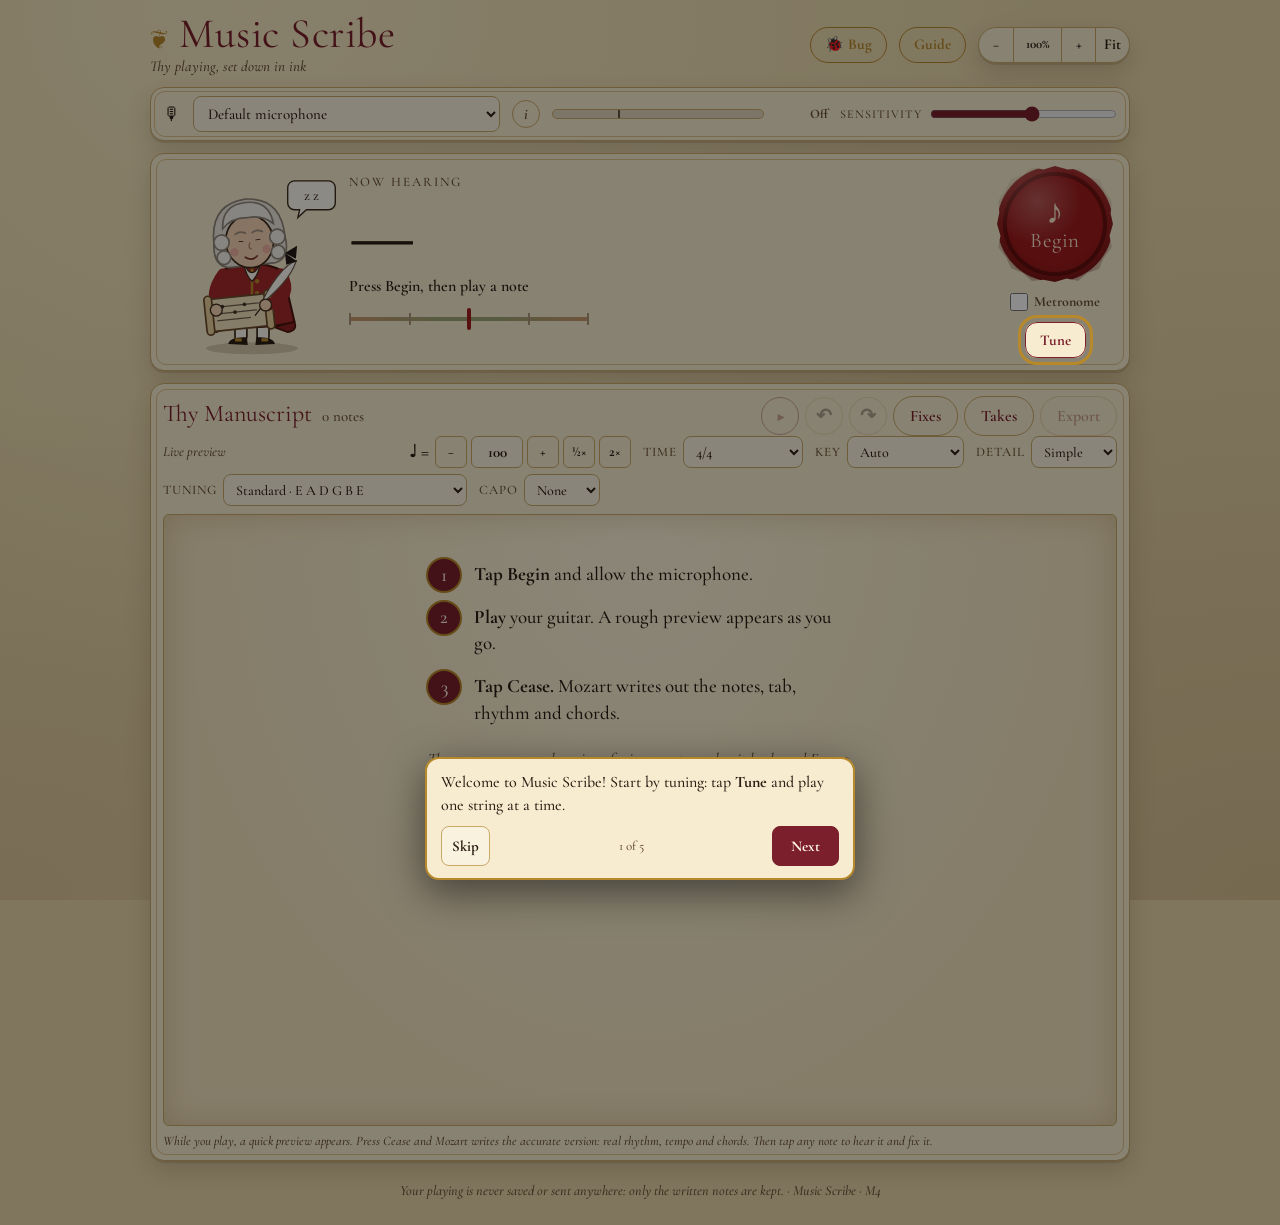
==== commit 4b70ebd7: "Any time signature (type your own), new notes remember the last length (v42) Co-Authored-By: Claude " ====
--- a/app/index.html
+++ b/app/index.html
@@ -207,7 +207,8 @@
           <output id="prSpeedOut">100%</output>
         </label>
         <div class="pr-loop" role="group" aria-label="Loop">
-          <button id="prLoop" class="ed-btn seg" type="button" aria-pressed="false" title="Repeat the bar of the selected note">⟲ Loop</button>
+          <button id="prLoop" class="ed-btn seg" type="button" aria-pressed="false" title="Repeat the selected bars, or the whole manuscript if none are selected">⟲ Loop</button>
+          <button class="ed-btn seg" type="button" data-bars="0" aria-label="Loop the whole manuscript" title="Unselect every bar">All</button>
           <button class="ed-btn seg" type="button" data-bars="1" aria-label="Loop 1 bar">1</button>
           <button class="ed-btn seg" type="button" data-bars="2" aria-label="Loop 2 bars">2</button>
           <button class="ed-btn seg" type="button" data-bars="4" aria-label="Loop 4 bars">4</button>
@@ -234,6 +235,14 @@
           <select id="meterSelect" aria-label="Time signature">
           </select>
         </label>
+        <form id="ownTime" class="own-time" hidden aria-label="Your own time signature" autocomplete="off">
+          <input id="ownTop" type="text" maxlength="40" aria-label="Top: a number, or groups like 3+3+2" title="A number (11), or groups (3+3+2)">
+          <span aria-hidden="true">/</span>
+          <select id="ownDen" aria-label="Bottom"><option>2</option><option>4</option><option selected>8</option><option>16</option></select>
+          <button class="ed-btn primary" type="submit">Use it</button>
+          <button id="ownTimeCancel" class="ed-btn" type="button">Cancel</button>
+          <span id="ownTimeMsg" class="hint small" role="alert"></span>
+        </form>
         <label class="meter-pick">
           <span>Key</span>
           <select id="keySelect" aria-label="Key"><option value="auto">Auto</option></select>
@@ -363,10 +372,17 @@
           <li><b>▲ ▼</b>, <kbd>W</kbd> <kbd>S</kbd>, <kbd>+</kbd> <kbd>−</kbd> or <kbd>↑</kbd> <kbd>↓</kbd>: a step up or down in the key. <b>♭ ♯</b> or <kbd>Shift</kbd>: one fret. <b>±8ve</b>: an octave.</li>
           <li><kbd>A</kbd> <kbd>D</kbd> or <kbd>←</kbd> <kbd>→</kbd>: previous / next note. <kbd>Delete</kbd>: remove it (the rest slides up). <kbd>Space</kbd>: play / pause. <kbd>Ctrl</kbd>+<kbd>Z</kbd>: undo.</li>
           <li><b>+ Bar</b>, <b>Duplicate bar</b> and <b>Delete bar</b> (under the manuscript) work on the bar you've tapped a note or rest in, in every layer. Pick notes in several bars to duplicate or delete just those bars. With nothing tapped, + Bar adds one at the end.</li>
-          <li><b>On a PC:</b> <kbd>Ctrl</kbd>+click adds a note to the selection, <kbd>Shift</kbd>+click selects everything in between, <kbd>Ctrl</kbd>+<kbd>Shift</kbd>+click adds the whole bar. Then <kbd>Ctrl</kbd>+<kbd>C</kbd> copy, <kbd>Ctrl</kbd>+<kbd>X</kbd> cut, <kbd>Ctrl</kbd>+<kbd>V</kbd> paste after the bar you tap, <kbd>Ctrl</kbd>+<kbd>D</kbd> duplicate the bars, <kbd>Ctrl</kbd>+<kbd>A</kbd> select all, <kbd>Esc</kbd> let go.</li>
-          <li><b>Select</b> (under the manuscript) picks several notes at once to move or remove together.</li>
+          <li><b>On a PC:</b> <kbd>Ctrl</kbd>+click adds a note to the selection, <kbd>Shift</kbd>+click selects everything in between, <kbd>Ctrl</kbd>+<kbd>Shift</kbd>+click picks whole bars. Then <kbd>Ctrl</kbd>+<kbd>C</kbd> copy, <kbd>Ctrl</kbd>+<kbd>X</kbd> cut, <kbd>Ctrl</kbd>+<kbd>V</kbd> paste, <kbd>Ctrl</kbd>+<kbd>D</kbd> delete, <kbd>Ctrl</kbd>+<kbd>A</kbd> select all, <kbd>Esc</kbd> let go. Notes paste into the rest you tap, or straight after the note you tap; bars paste as new bars.</li>
+          <li><b>Chords:</b> tap a note or rest and choose from <b>Add chord to bar …</b>. You hear it, and it fills that bar in the layer you're editing, with its name and a playable shape. Choose another to swap it. Chords that fit your key come first.</li>
+          <li><b>Tap a rest</b> to add a note there, <b>Remove rest</b> (the notes after it slide up), or <b>Hold the note before</b> through it.</li>
+          <li><b>+ New take</b> (in Thy Library) keeps the take you have and starts another: <b>Record a take</b> opens a clean page for Begin; <b>Write one</b> gives you four empty bars to fill.</li>
+          <li><b>Add a saved take as a layer:</b> in Thy Library, press the stacked-sheets button with a + beside a take. It's copied onto your manuscript as a new layer (up to 4); the saved take stays as it is.</li>
+          <li><b>Add a note</b> into a rest: the first one fills it; after that, each new note takes the length you used last.</li>
+          <li><b>Odd time signatures:</b> in <b>Time</b>, choose <b>Type my own…</b> and type any top number, or groups such as <b>3+3+2</b>, over 2, 4, 8 or 16. Groups set the beaming and the metronome's accents. Yours are kept in the list.</li>
+          <li><b>Select</b> (under the manuscript) picks several notes at once to move or remove together. While it is on, the page has a dashed gold border; <kbd>Esc</kbd> turns it off.</li>
           <li><b>Detail</b>: <i>Simple</i> for a clean, readable page; <i>Detailed</i> keeps every rest and 16th note.</li>
-          <li><b>Practice</b>: slow it down, loop a few bars, add a metronome to the playback.</li>
+          <li><b>Practice</b>: slow it down, loop it, add a metronome to the playback.</li>
+          <li><b>Choose what loops:</b> tap a bar's <b>number</b> to select it; tap again to unselect. The loop runs from the first selected bar to the last. With none selected (or <b>All</b>), the whole manuscript loops. Jam uses the same bars.</li>
           <li><b>Fixes</b> counts what you corrected. Save that log and share it to help Mozart improve.</li>
         </ul>
       </details>
@@ -379,7 +395,7 @@
           <li>The layer you're editing is <b>bold black</b>; the others are faint: sky blue, violet, arterial red, evergreen. <b>All</b> shows every layer bold; tap one to make it thin.</li>
           <li><b>🔊/🔇</b> mutes a layer; <b>Volume</b> balances them. Each layer sits a little left or right so you can tell them apart.</li>
           <li><b>Sounds like</b> picks the instrument a layer plays back with: ten sounds, a different one for each layer if you like. MIDI and MusicXML exports carry it too.</li>
-          <li><b>Jam along with this</b> loops 1, 2, 4 or 8 bars while you play freely. Tap <b>Record</b> and your part is written from the next time the loop comes round; then listen to each time round and <b>Keep</b> the best as a layer.</li>
+          <li><b>Jam along with this</b> loops the bars you select (or the whole manuscript) while you play freely. Tap <b>Record</b> and your part is written from the next time the loop comes round; then listen to each time round and <b>Keep</b> the best as a layer.</li>
           <li><b>+ 3rd / + 6th</b> copies the layer you're on a 3rd or a 6th higher, in the key: an instant harmony to try against the melody.</li>
           <li>Ideas: a <b>bass line</b> on the low strings (root notes on beat 1), <b>chords</b> strummed on the beat, or a simple <b>counter-melody</b> in the gaps.</li>
           <li><b>Export → MusicXML</b> (All layers) opens in MuseScore or Sibelius as a real multi-part score; <b>MIDI</b> gives a track per layer.</li>
@@ -431,6 +447,11 @@
       <button id="edClose" class="mini" type="button" aria-label="Close editor">✕</button>
     </div>
 
+    <div class="ed-row ed-chordmenu">
+      <label for="edBarChord" id="edBarChordWhere">Add chord</label>
+      <select id="edBarChord"></select>
+      <button id="edBarChordPlay" class="ed-btn" type="button" aria-label="Hear the chord" title="Hear the chord">🔊</button>
+    </div>
     <div id="edNoteTools" class="ed-body">
       <div id="edChips" class="ed-chips" role="group" aria-label="Notes in this chord"></div>
       <div class="ed-row">
@@ -479,6 +500,8 @@
     <div id="edRestTools" class="ed-body" hidden>
       <div class="ed-row">
         <button class="ed-btn primary" type="button" data-act="fill">+ Add a note here</button>
+        <button class="ed-btn" type="button" data-act="rest-remove" title="Take the rest out; the notes after it slide up (Delete)">Remove rest</button>
+        <button class="ed-btn" type="button" data-act="rest-hold" title="Make the note before last through this rest">Hold the note before</button>
       </div>
     </div>
   </section>
@@ -513,6 +536,13 @@
       <button id="tkClose" class="mini" type="button" aria-label="Close saved takes">✕</button>
     </div>
     <div class="ed-body">
+      <div class="tk-new">
+        <button id="tkNew" class="ed-btn primary" type="button" aria-expanded="false" aria-controls="tkNewPick">+ New take</button>
+        <div id="tkNewPick" class="tk-new-pick" role="group" aria-label="What kind of take?" hidden>
+          <button id="tkNewRec" class="ed-btn" type="button" title="A clean page, ready for Begin">🎸 Record a take</button>
+          <button id="tkNewWrite" class="ed-btn" type="button" title="Four empty bars to fill with chords or notes">✒️ Write one</button>
+        </div>
+      </div>
       <p id="tkEmpty" class="hint" hidden>No saved takes yet. Each take is saved here by itself once Mozart has written it out.</p>
       <ul id="tkList" class="tk-list"></ul>
     </div>
--- a/app/css/style.css
+++ b/app/css/style.css
@@ -494,7 +494,7 @@
 .score { width: 100%; min-height: 200px; }
 .score svg { display: block; }
 .score .hit { fill: transparent; cursor: pointer; -webkit-tap-highlight-color: transparent; }
-.score .hit:hover { fill: rgba(184, 137, 43, .08); }
+.score .hit:hover { fill: transparent; }
 .score .sel-band { fill: rgba(184, 137, 43, .22); stroke: rgba(184, 137, 43, .55); stroke-width: 1; }
 
 /* undo / redo / clear */
@@ -909,7 +909,7 @@
 
 /* ---------- audit fixes: keyboard focus, wrapping messages, 44px phone buttons ---------- */
 .score .hit:focus { outline: none; }
-.score .hit:focus-visible { fill: rgba(122, 31, 43, .10); stroke: #7a1f2b; stroke-width: 2; }
+.score .hit:focus-visible { fill: transparent; stroke: #7a1f2b; stroke-width: 2; }
 button:focus-visible, select:focus-visible, input:focus-visible, a:focus-visible { outline: 3px solid var(--gold); outline-offset: 2px; }
 .toast { white-space: normal; max-width: calc(100vw - 24px); width: max-content; border-radius: 22px; line-height: 1.3; }
 @media (max-width: 480px) {
@@ -1038,10 +1038,10 @@
 .tool-btn.danger:hover { background: color-mix(in srgb, var(--seal) 10%, transparent); }
 .tool-btn:focus-visible { outline: 2px solid var(--burgundy); outline-offset: 2px; }
 @media (prefers-color-scheme: dark) {
-  :root:not([data-theme="light"]) .tool-btn { background: color-mix(in srgb, var(--card) 85%, black 15%); }
+  :root:not([data-theme="light"]) .tool-btn:not(.on) { background: color-mix(in srgb, var(--card) 85%, black 15%); }
   :root:not([data-theme="light"]) .tool-btn.danger { color: #e98a7a; }
 }
-:root[data-theme="dark"] .tool-btn { background: color-mix(in srgb, var(--card) 85%, black 15%); }
+:root[data-theme="dark"] .tool-btn:not(.on) { background: color-mix(in srgb, var(--card) 85%, black 15%); }
 :root[data-theme="dark"] .tool-btn.danger { color: #e98a7a; }
 @media (max-width: 520px) {
   .ms-tools .tool-btn { flex: 1 1 auto; }
@@ -1050,8 +1050,9 @@
 
 /* hover shows which note a click will pick (PC) */
 @media (hover: hover) {
-  .score .hit:hover { fill: rgba(184, 137, 43, .16); stroke: rgba(184, 137, 43, .55); stroke-width: 1; }
-  body.selecting .score .hit:hover { fill: rgba(122, 31, 43, .12); stroke: rgba(122, 31, 43, .6); }
+  /* hovering only outlines (dashed, blue-grey); gold fill always means selected */
+  .score .hit:hover { fill: transparent; stroke: rgba(60, 84, 120, .75); stroke-width: 1.2; stroke-dasharray: 4 3; }
+  body.selecting .score .hit:hover { stroke: rgba(122, 31, 43, .8); }
 }
 body.selecting .score .hit { cursor: copy; }
 
@@ -1140,7 +1141,7 @@
 }
 .mix-row .lc-dot { margin: 0; }
 .mix-name { font: inherit; font-size: 16px; font-weight: 700; text-align: left; background: none; border: 0; padding: 2px 0; color: inherit; cursor: pointer; overflow: hidden; text-overflow: ellipsis; white-space: nowrap; }
-.mix-row.on .mix-name { color: var(--layer); }
+.mix-row.on .mix-name { text-decoration: underline; text-decoration-color: var(--layer); text-decoration-thickness: 3px; text-underline-offset: 3px; }
 .mix-row.muted .mix-name { opacity: .5; }
 .mix-row input[type="range"] { grid-column: 1 / -1; width: 100%; accent-color: var(--layer); }
 .mix-empty { margin: 6px 0 2px; font-size: 14px; font-style: italic; color: var(--text-soft); }
@@ -1236,3 +1237,29 @@
 .layer-sound { display: flex; align-items: center; gap: 8px; margin-top: 8px; font-size: 15px; font-weight: 700; }
 .layer-sound select, .mix-sound { font: inherit; font-size: 15px; min-height: 36px; padding: 0 8px; border-radius: 8px; border: 1px solid var(--card-edge); background: var(--card); color: var(--text); min-width: 0; }
 .mix-sound { grid-column: 1 / -1; width: 100%; }
+
+/* Select is on: the whole page says so */
+body.selecting .score-card .page { outline: 3px dashed var(--gold); outline-offset: 3px; }
+/* ---------- chord menu ---------- */
+.ed-chordmenu { border-top: 0; }
+.ed-chordmenu label { font-size: 15px; font-weight: 700; }
+.ed-chordmenu select { font: inherit; font-size: 16px; min-height: 40px; flex: 1 1 130px; min-width: 0; padding: 0 8px; border-radius: 8px; border: 1px solid var(--card-edge); background: var(--card); color: var(--text); }
+/* ---------- + New take ---------- */
+.tk-new { display: flex; flex-wrap: wrap; gap: 8px; padding-bottom: 8px; }
+.tk-new-pick { display: flex; flex-wrap: wrap; gap: 8px; }
+.tk-new .ed-btn { min-height: 44px; }
+/* ---------- bar numbers: tap to choose what loops (blue, so it isn't mistaken for the gold selection) ---------- */
+.score .bar-pick { cursor: pointer; outline: none; }
+.score .bar-strip { fill: transparent; stroke: none; }
+.score .bar-pill { fill: transparent; stroke: rgba(60, 84, 120, .45); stroke-width: 1; }
+.score .bar-pick text { font: 700 14px "Times New Roman", serif; fill: #3c5478; stroke: none; pointer-events: none; }
+.score .bar-pick.on .bar-pill { fill: #3c5478; stroke: #3c5478; }
+.score .bar-pick.on text { fill: #fff6e6; }
+.score .bar-pick:focus-visible .bar-pill { stroke: #7a1f2b; stroke-width: 2.5; }
+@media (hover: hover) { .score .bar-pick:hover .bar-pill { stroke: #3c5478; stroke-width: 2; } }
+.score .bar-shade { fill: none; stroke: none; pointer-events: none; }
+.score .bar-shade.on { fill: rgba(60, 84, 120, .13); }
+/* ---------- your own time signature ---------- */
+.own-time { display: inline-flex; flex-wrap: wrap; align-items: center; gap: 6px; }
+.own-time input { font: inherit; font-size: 16px; width: 110px; min-height: 40px; padding: 2px 8px; border-radius: 8px; border: 1px solid var(--card-edge); background: var(--card); color: var(--text); }
+.own-time select { width: auto; min-height: 40px; }
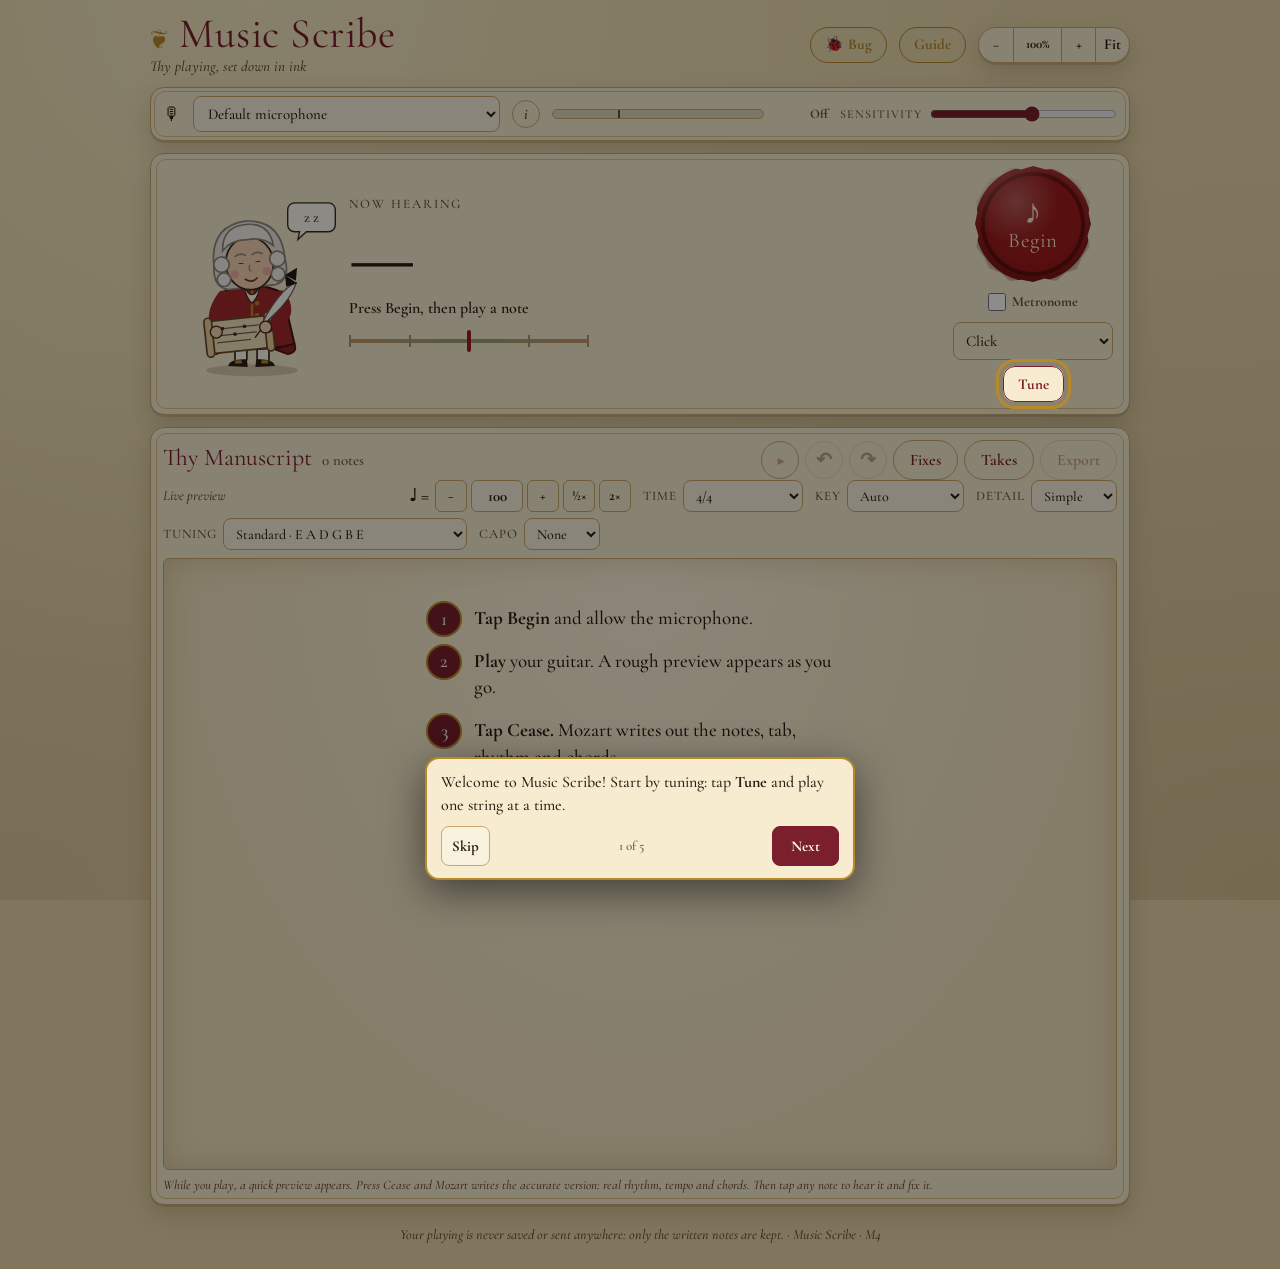
==== commit 27d67e87: "Drum beats for the metronome, 20 more sounds with a search sheet (v43) Co-Authored-By: Claude Opus 5" ====
--- a/app/index.html
+++ b/app/index.html
@@ -181,6 +181,8 @@
           <input id="clickToggle" type="checkbox">
           <span>Metronome</span>
         </label>
+        <select id="beatSelect" class="beat-select" aria-label="What the metronome plays: a click or a drum beat"></select>
+        <label id="beatTip" class="click-toggle" title="On: full drums while recording. Off: the drums are thinned out while recording, so the microphone doesn't hear their thump as notes" hidden><input id="beatPhones" type="checkbox"><span>Headphones</span></label>
         <button id="tuneBtn" class="tune-btn" type="button" title="Tune your guitar before you play">Tune</button>
       </div>
     </section>
@@ -218,6 +220,11 @@
           <input id="prClick" type="checkbox">
           <span>Metronome</span>
         </label>
+        <select id="prBeat" class="beat-select" aria-label="What the metronome plays during playback and Jam"></select>
+        <span id="beatExtras" class="beat-extras" hidden>
+          <label class="click-toggle" title="A short drum fill every fourth bar"><input id="beatFills" type="checkbox"><span>Fills</span></label>
+          <label class="beat-vol"><span>Drums</span> <input id="beatVol" type="range" min="0" max="150" step="5" aria-label="Drum volume"></label>
+        </span>
         <span id="prHint" class="pr-hint"></span>
       </div>
       <div class="score-tools">
@@ -273,7 +280,7 @@
       </div>
       <div id="layerBar" class="layer-bar" hidden>
         <div id="layerChips" class="layer-chips" role="group" aria-label="Layers"></div>
-        <label class="layer-sound"><span id="layerSoundName">Sounds like</span> <select id="layerSound" aria-label="Instrument"></select></label>
+        <label class="layer-sound"><span id="layerSoundName">Sounds like</span> <select id="layerSound" aria-label="Instrument"></select><button id="soundBrowse" class="ed-btn" type="button" title="Search and hear every sound">🔎 Sounds</button></label>
         <div id="layerRow" class="layer-row" hidden>
           <input id="layerName" class="layer-name" type="text" maxlength="24" aria-label="Layer name" autocomplete="off">
           <label class="layer-vol"><span>Volume</span> <input id="layerVol" type="range" min="0" max="150" step="5" aria-label="Layer volume"></label>
@@ -382,6 +389,8 @@
           <li><b>Select</b> (under the manuscript) picks several notes at once to move or remove together. While it is on, the page has a dashed gold border; <kbd>Esc</kbd> turns it off.</li>
           <li><b>Detail</b>: <i>Simple</i> for a clean, readable page; <i>Detailed</i> keeps every rest and 16th note.</li>
           <li><b>Practice</b>: slow it down, loop it, add a metronome to the playback.</li>
+          <li><b>30 sounds:</b> choose one in <b>Sounds like</b>, or press <b>🔎</b> to search, hear each one and star your favorites (they go to the top).</li>
+          <li><b>Drum beats:</b> choose one beside <b>Metronome</b>. It plays while you record (after a one-bar count-in), in playback, loops and Jam, at your tempo and time signature. <b>Fills</b> and <b>Drums</b> volume are beside it. While recording, the drums are thinned out so speakers don't add wrong notes; wearing headphones? Tick <b>Headphones</b> for the full sound.</li>
           <li><b>Choose what loops:</b> tap a bar's <b>number</b> to select it; tap again to unselect. The loop runs from the first selected bar to the last. With none selected (or <b>All</b>), the whole manuscript loops. Jam uses the same bars.</li>
           <li><b>Fixes</b> counts what you corrected. Save that log and share it to help Mozart improve.</li>
         </ul>
@@ -548,6 +557,21 @@
     </div>
   </section>
 
+  <!-- Every sound: search, hear, favorites -->
+  <section id="soundSheet" class="editor sheet" hidden aria-label="Sounds">
+    <div class="ed-head">
+      <div class="ed-title">
+        <strong id="sdTitle">Choose a sound</strong>
+        <span>Tap a name to use it · 🔊 to hear it first</span>
+      </div>
+      <button id="sdClose" class="mini" type="button" aria-label="Close sounds">✕</button>
+    </div>
+    <div class="ed-body">
+      <input id="sdSearch" class="sd-search" type="search" placeholder="Search: guitar, bass, strings…" aria-label="Search sounds" autocomplete="off">
+      <div id="sdList"></div>
+    </div>
+  </section>
+
   <!-- Tuner: listens only, records nothing -->
   <section id="tunerSheet" class="editor sheet" hidden aria-label="Tuner">
     <div class="ed-head">
--- a/app/css/style.css
+++ b/app/css/style.css
@@ -1236,7 +1236,7 @@
 .layer-sound select { flex: 0 1 260px; width: auto; }
 .layer-sound { display: flex; align-items: center; gap: 8px; margin-top: 8px; font-size: 15px; font-weight: 700; }
 .layer-sound select, .mix-sound { font: inherit; font-size: 15px; min-height: 36px; padding: 0 8px; border-radius: 8px; border: 1px solid var(--card-edge); background: var(--card); color: var(--text); min-width: 0; }
-.mix-sound { grid-column: 1 / -1; width: 100%; }
+.mix-sound { grid-column: 1 / -2; width: 100%; }
 
 /* Select is on: the whole page says so */
 body.selecting .score-card .page { outline: 3px dashed var(--gold); outline-offset: 3px; }
@@ -1263,3 +1263,19 @@
 .own-time { display: inline-flex; flex-wrap: wrap; align-items: center; gap: 6px; }
 .own-time input { font: inherit; font-size: 16px; width: 110px; min-height: 40px; padding: 2px 8px; border-radius: 8px; border: 1px solid var(--card-edge); background: var(--card); color: var(--text); }
 .own-time select { width: auto; min-height: 40px; }
+/* ---------- drum beats ---------- */
+.beat-select { font: inherit; font-size: 15px; min-height: 38px; max-width: 170px; padding: 0 8px; border-radius: 8px; border: 1px solid var(--card-edge); background: var(--card); color: var(--text); }
+.beat-extras { display: inline-flex; flex-wrap: wrap; align-items: center; gap: 8px; }
+.beat-vol { display: inline-flex; align-items: center; gap: 6px; font-size: 14px; }
+.beat-vol input { width: 90px; }
+/* ---------- sounds ---------- */
+.sd-search { font: inherit; font-size: 16px; width: 100%; min-height: 44px; padding: 4px 12px; border-radius: 10px; border: 1px solid var(--card-edge); background: var(--card); color: var(--text); box-sizing: border-box; }
+#sdList h3 { font-family: var(--font-display); font-size: 17px; margin: 12px 0 2px; color: var(--gold); }
+.sd-item { display: flex; align-items: center; gap: 6px; padding: 4px 0; }
+.sd-item.current .tk-open { border-color: var(--gold); background: color-mix(in srgb, var(--gold) 12%, transparent); }
+.sd-item .mini { min-width: 44px; height: 44px; font-size: 17px; }
+.layer-sound { flex-wrap: wrap; }
+.layer-sound select { flex: 1 1 130px; max-width: 260px; }
+.layer-sound .ed-btn { white-space: nowrap; }
+.sd-item [data-fav][aria-pressed="false"] { opacity: .4; }
+.sd-item [data-fav][aria-pressed="true"] { color: var(--gold); border-color: var(--gold); }
